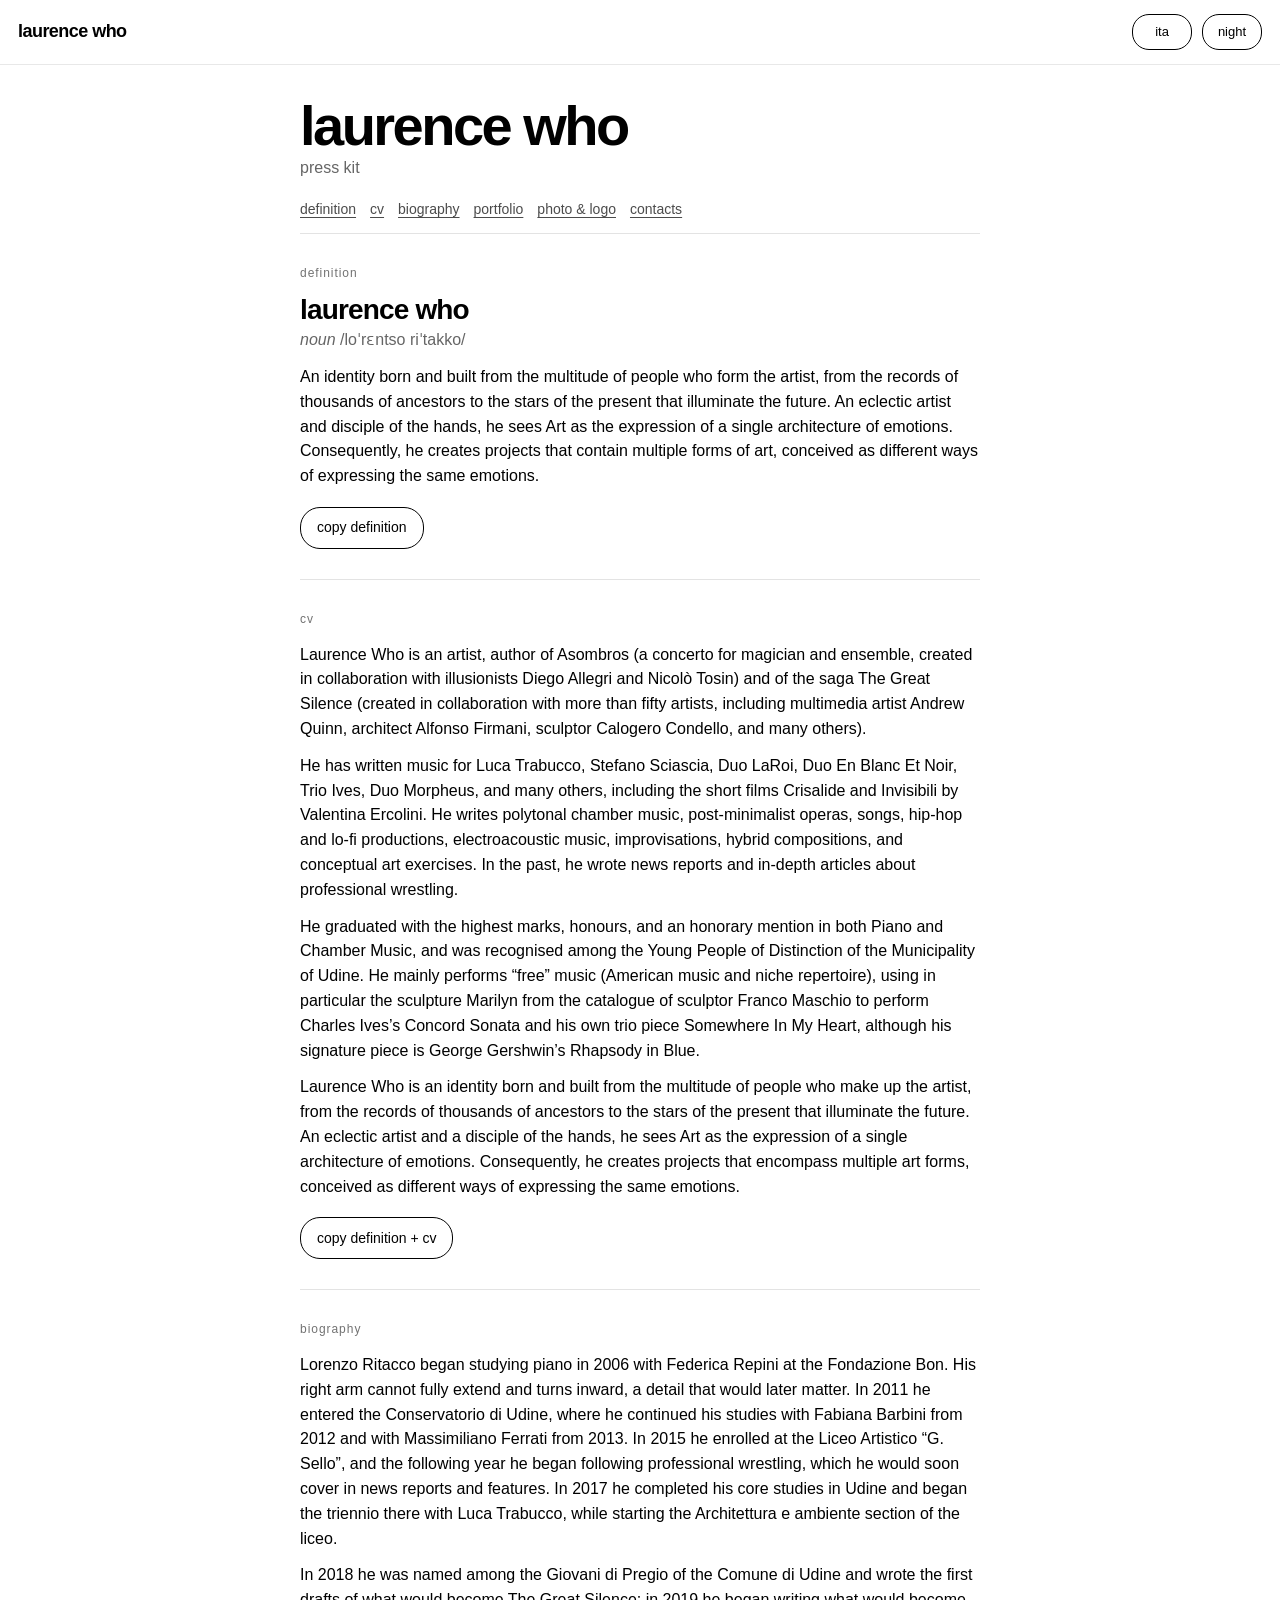
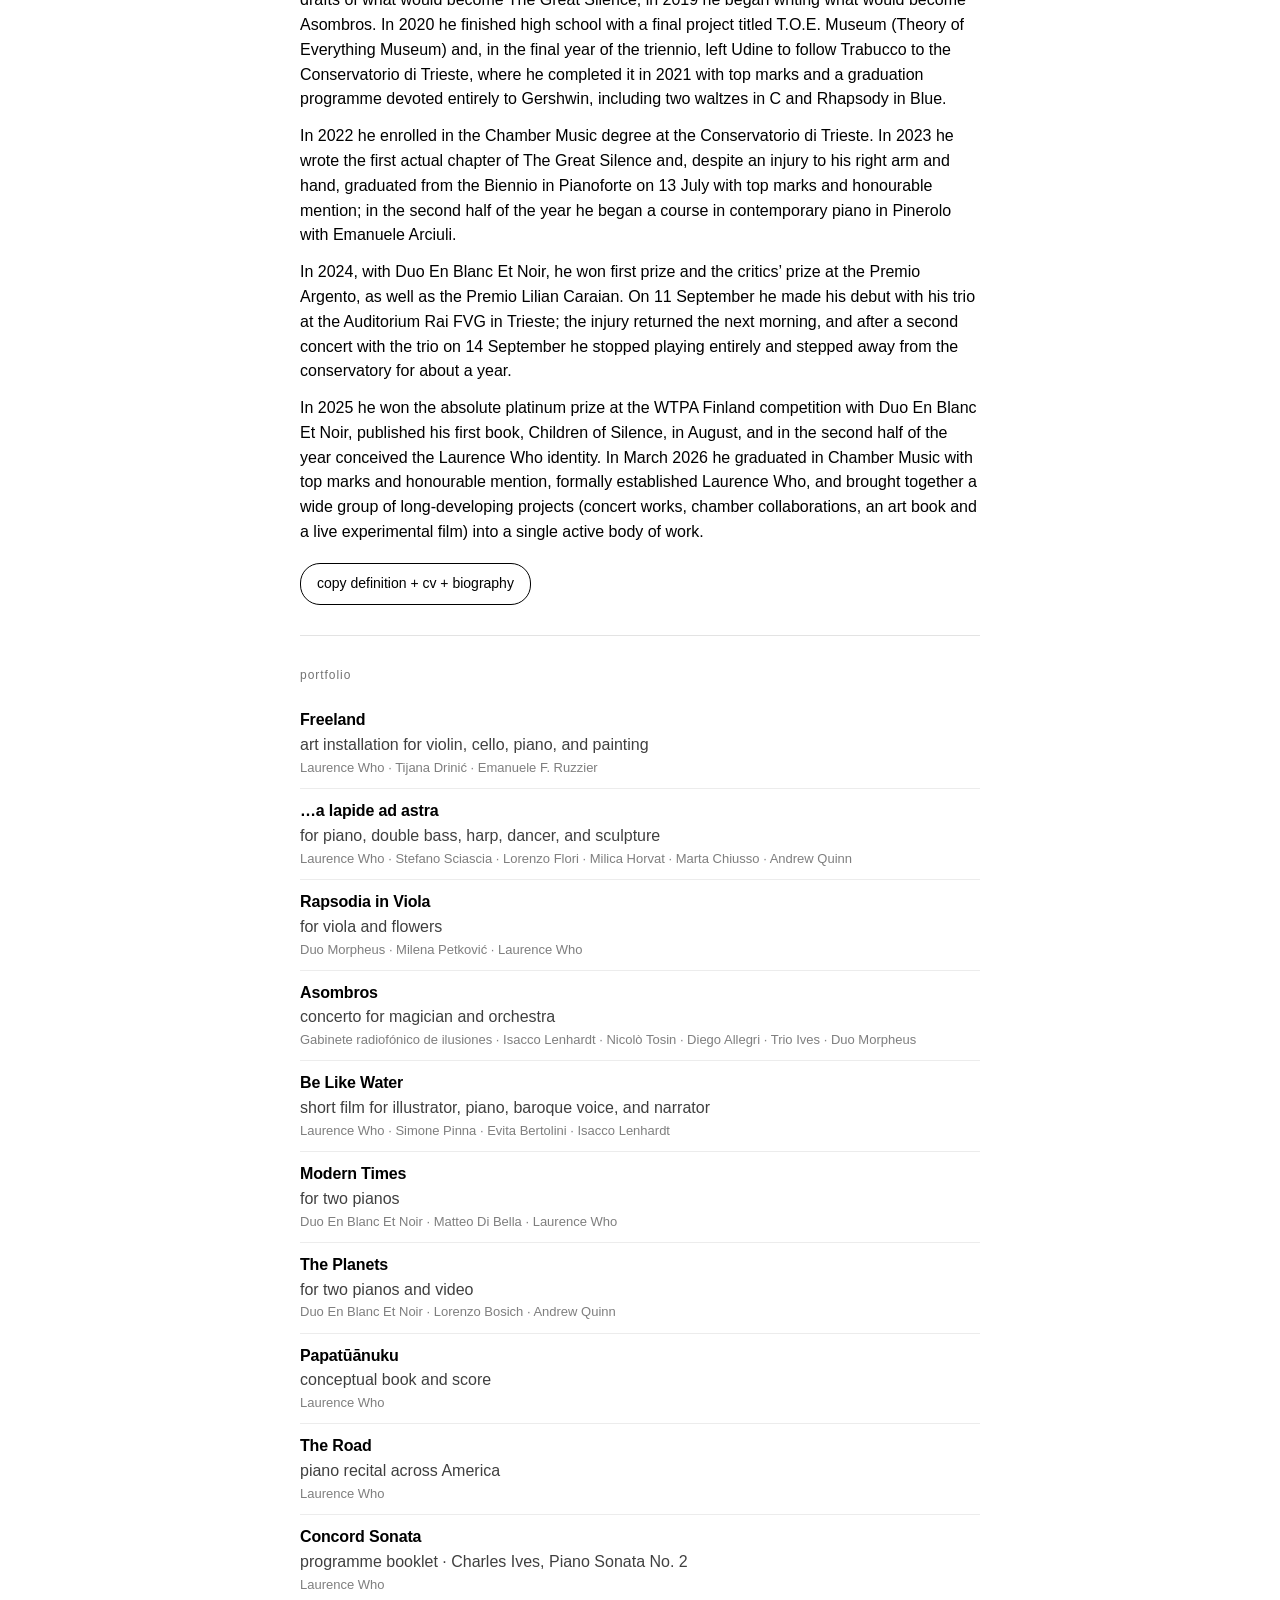
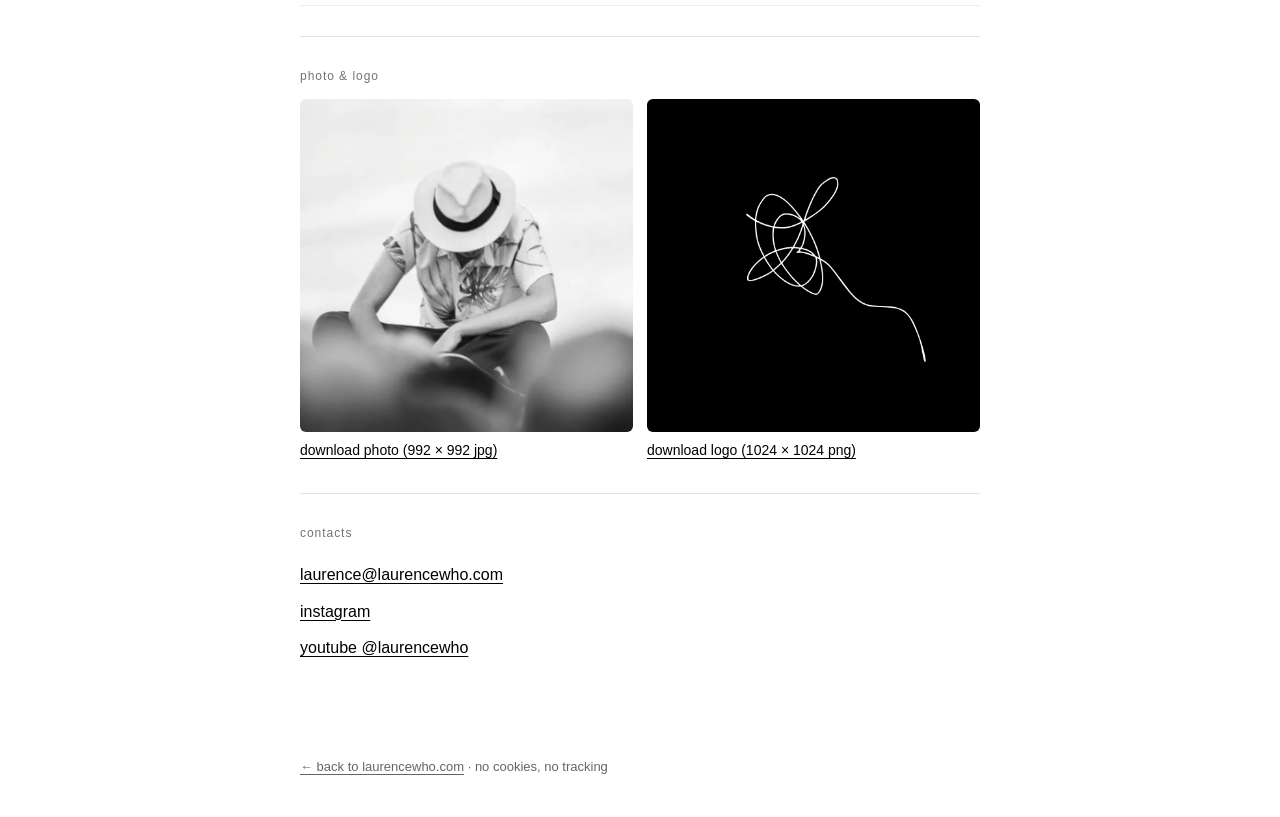
==== press/index.html @ 935ceb64 "press kit page /press (EN/IT, light/night, copy buttons) + sitemap entry" ====
<!doctype html><html lang="en"><head><meta charset="utf-8"><meta name="viewport" content="width=device-width,initial-scale=1,viewport-fit=cover">
<title>laurence who — press kit</title>
<meta name="description" content="Press kit of Laurence Who (Lorenzo Ritacco), multidisciplinary creative producer: definition, CV, biography, portfolio, photo, logo and contacts.">
<link rel="canonical" href="https://laurencewho.com/press/"><link rel="alternate" hreflang="en" href="https://laurencewho.com/press/"><link rel="alternate" hreflang="it" href="https://laurencewho.com/press/?lang=it"><link rel="alternate" hreflang="x-default" href="https://laurencewho.com/press/">
<meta name="robots" content="index,follow"><meta name="theme-color" content="#ffffff" media="(prefers-color-scheme: light)"><meta name="theme-color" content="#000000" media="(prefers-color-scheme: dark)">
<link rel="icon" href="/favicon.ico" sizes="48x48"><link rel="icon" href="/favicon.svg" type="image/svg+xml"><link rel="apple-touch-icon" href="/apple-touch-icon-180.png"><link rel="manifest" href="/site.webmanifest">
<meta property="og:type" content="website"><meta property="og:site_name" content="laurence who"><meta property="og:title" content="laurence who — press kit"><meta property="og:description" content="Definition, CV, biography, portfolio, photo, logo and contacts."><meta property="og:url" content="https://laurencewho.com/press/"><meta property="og:image" content="https://laurencewho.com/press/laurence-who-photo.jpg">
<meta name="twitter:card" content="summary_large_image"><meta name="twitter:image" content="https://laurencewho.com/press/laurence-who-photo.jpg">
<script type="application/ld+json">{"@context":"https://schema.org","@graph":[{"@type":"Person","@id":"https://laurencewho.com/#person","name":"Laurence Who","alternateName":["Lawrence Hu","Lorenzo Ritacco"],"jobTitle":"multidisciplinary creative producer","url":"https://laurencewho.com/","image":"https://laurencewho.com/press/laurence-who-photo.jpg","logo":{"@type":"ImageObject","url":"https://laurencewho.com/logo-1024.png","width":1024,"height":1024},"email":"mailto:laurence@laurencewho.com","sameAs":["https://www.youtube.com/@laurencewho","https://www.instagram.com/laurencewhoooooooooooooooooooo/"]},{"@type":"WebPage","@id":"https://laurencewho.com/press/#page","url":"https://laurencewho.com/press/","name":"laurence who — press kit","about":{"@id":"https://laurencewho.com/#person"},"isPartOf":{"@id":"https://laurencewho.com/#website"},"inLanguage":["en","it"],"dateModified":"2026-10-11"}]}</script>
<style>*{box-sizing:border-box}html{-webkit-text-size-adjust:100%;color-scheme:light}body{margin:0;background:#fff;color:#000;font:300 16px/1.55 Helvetica,"Helvetica Neue",Arial,sans-serif;-webkit-font-smoothing:antialiased}
html.night{color-scheme:dark}html.night body{background:#000;color:#fff}
a{color:inherit;text-underline-offset:3px;text-decoration-thickness:1px}
header{position:sticky;top:0;z-index:5;display:flex;align-items:center;gap:10px;padding:14px max(18px,env(safe-area-inset-left));background:inherit;border-bottom:1px solid rgba(127,127,127,.18)}
body>header{background:#fff}html.night body>header{background:#000}
header .home{font-weight:700;letter-spacing:-.03em;font-size:18px;text-decoration:none;margin-right:auto}
header button{all:unset;cursor:pointer;height:34px;min-width:34px;padding:0 12px;border:1px solid currentColor;border-radius:17px;font-size:13px;display:grid;place-items:center;-webkit-tap-highlight-color:transparent}
header button:focus-visible,.cp:focus-visible,a:focus-visible{outline:2px solid currentColor;outline-offset:2px}
main{max-width:720px;margin:0 auto;padding:28px 20px 60px}
h1{font-weight:700;font-size:clamp(34px,9vw,56px);line-height:.95;letter-spacing:-.045em;margin:6px 0 4px}
.sub{opacity:.6;margin:0 0 18px}
nav.toc{display:flex;flex-wrap:wrap;gap:6px 14px;font-size:14px;margin-bottom:12px}nav.toc a{opacity:.7}
section{padding:30px 0;border-top:1px solid rgba(127,127,127,.22)}
h2{font-size:12px;font-weight:400;letter-spacing:.08em;text-transform:lowercase;opacity:.55;margin:0 0 14px}
.dw{font-weight:700;font-size:28px;letter-spacing:-.03em;line-height:1}.dk{opacity:.6;margin:4px 0 12px}
p{margin:0 0 12px}
.cp{all:unset;cursor:pointer;display:inline-flex;align-items:center;gap:8px;margin-top:6px;min-height:40px;padding:0 16px;border:1px solid currentColor;border-radius:20px;font-size:14px;font-weight:400;-webkit-tap-highlight-color:transparent;transition:background .2s,color .2s}
.cp.ok{background:#000;color:#fff}html.night .cp.ok{background:#fff;color:#000}
.works{list-style:none;margin:0;padding:0}.works li{padding:10px 0;border-bottom:1px solid rgba(127,127,127,.15)}
.wt{display:block;font-weight:700;letter-spacing:-.01em}.ws{display:block;opacity:.75}.wp{display:block;font-size:13px;opacity:.5}
.media{display:grid;grid-template-columns:1fr 1fr;gap:14px}figure{margin:0}.media img{display:block;width:100%;height:auto;border-radius:6px;background:#eee}
.media .lg{background:#000}.dl{display:inline-block;margin-top:8px;font-size:14px}
.ct{list-style:none;padding:0;margin:0}.ct li{padding:6px 0}
footer{max-width:720px;margin:0 auto;padding:0 20px 40px;font-size:13px;opacity:.6}
@media (max-width:520px){.media{grid-template-columns:1fr}}
@media (prefers-reduced-motion:reduce){*{transition:none!important}}</style>
<script>(function(){if(matchMedia('(prefers-color-scheme: dark)').matches)document.documentElement.classList.add('night')})()</script></head>
<body><header><a class="home" href="/">laurence who</a><button id="lg" type="button" aria-label="language / lingua">ita</button><button id="nm" type="button" aria-pressed="false">night</button></header>
<main><h1>laurence who</h1><p class="sub" id="sub">press kit</p>
<nav class="toc"><a href="#" data-en="definition" data-it="definizione" onclick="var l=document.documentElement.lang;document.getElementById('definition-'+l).scrollIntoView({behavior:'smooth'});return false">definition</a><a href="#" data-en="cv" data-it="cv" onclick="var l=document.documentElement.lang;document.getElementById('cv-'+l).scrollIntoView({behavior:'smooth'});return false">cv</a><a href="#" data-en="biography" data-it="biografia" onclick="var l=document.documentElement.lang;document.getElementById('bio-'+l).scrollIntoView({behavior:'smooth'});return false">biography</a><a href="#" data-en="portfolio" data-it="portfolio" onclick="var l=document.documentElement.lang;document.getElementById('portfolio-'+l).scrollIntoView({behavior:'smooth'});return false">portfolio</a><a href="#" data-en="photo & logo" data-it="foto e logo" onclick="var l=document.documentElement.lang;document.getElementById('media-'+l).scrollIntoView({behavior:'smooth'});return false">photo & logo</a><a href="#" data-en="contacts" data-it="contatti" onclick="var l=document.documentElement.lang;document.getElementById('contacts-'+l).scrollIntoView({behavior:'smooth'});return false">contacts</a></nav>
<div class="lang" lang="en">
<section id="definition-en"><h2>definition</h2>
<div class="dw">laurence who</div><div class="dk"><em>noun</em> <span>/loˈrɛntso riˈtakko/</span></div>
<p>An identity born and built from the multitude of people who form the artist, from the records of thousands of ancestors to the stars of the present that illuminate the future. An eclectic artist and disciple of the hands, he sees Art as the expression of a single architecture of emotions. Consequently, he creates projects that contain multiple forms of art, conceived as different ways of expressing the same emotions.</p>
<button class="cp" data-k="def" type="button">copy definition</button></section>
<section id="cv-en"><h2>cv</h2><p>Laurence Who is an artist, author of Asombros (a concerto for magician and ensemble, created in collaboration with illusionists Diego Allegri and Nicolò Tosin) and of the saga The Great Silence (created in collaboration with more than fifty artists, including multimedia artist Andrew Quinn, architect Alfonso Firmani, sculptor Calogero Condello, and many others).</p><p>He has written music for Luca Trabucco, Stefano Sciascia, Duo LaRoi, Duo En Blanc Et Noir, Trio Ives, Duo Morpheus, and many others, including the short films Crisalide and Invisibili by Valentina Ercolini. He writes polytonal chamber music, post-minimalist operas, songs, hip-hop and lo-fi productions, electroacoustic music, improvisations, hybrid compositions, and conceptual art exercises. In the past, he wrote news reports and in-depth articles about professional wrestling.</p><p>He graduated with the highest marks, honours, and an honorary mention in both Piano and Chamber Music, and was recognised among the Young People of Distinction of the Municipality of Udine. He mainly performs “free” music (American music and niche repertoire), using in particular the sculpture Marilyn from the catalogue of sculptor Franco Maschio to perform Charles Ives’s Concord Sonata and his own trio piece Somewhere In My Heart, although his signature piece is George Gershwin’s Rhapsody in Blue.</p><p>Laurence Who is an identity born and built from the multitude of people who make up the artist, from the records of thousands of ancestors to the stars of the present that illuminate the future. An eclectic artist and a disciple of the hands, he sees Art as the expression of a single architecture of emotions. Consequently, he creates projects that encompass multiple art forms, conceived as different ways of expressing the same emotions.</p>
<button class="cp" data-k="cv" type="button">copy definition + cv</button></section>
<section id="bio-en"><h2>biography</h2><p>Lorenzo Ritacco began studying piano in 2006 with Federica Repini at the Fondazione Bon. His right arm cannot fully extend and turns inward, a detail that would later matter. In 2011 he entered the Conservatorio di Udine, where he continued his studies with Fabiana Barbini from 2012 and with Massimiliano Ferrati from 2013. In 2015 he enrolled at the Liceo Artistico “G. Sello”, and the following year he began following professional wrestling, which he would soon cover in news reports and features. In 2017 he completed his core studies in Udine and began the triennio there with Luca Trabucco, while starting the Architettura e ambiente section of the liceo.</p><p>In 2018 he was named among the Giovani di Pregio of the Comune di Udine and wrote the first drafts of what would become The Great Silence; in 2019 he began writing what would become Asombros. In 2020 he finished high school with a final project titled T.O.E. Museum (Theory of Everything Museum) and, in the final year of the triennio, left Udine to follow Trabucco to the Conservatorio di Trieste, where he completed it in 2021 with top marks and a graduation programme devoted entirely to Gershwin, including two waltzes in C and Rhapsody in Blue.</p><p>In 2022 he enrolled in the Chamber Music degree at the Conservatorio di Trieste. In 2023 he wrote the first actual chapter of The Great Silence and, despite an injury to his right arm and hand, graduated from the Biennio in Pianoforte on 13 July with top marks and honourable mention; in the second half of the year he began a course in contemporary piano in Pinerolo with Emanuele Arciuli.</p><p>In 2024, with Duo En Blanc Et Noir, he won first prize and the critics’ prize at the Premio Argento, as well as the Premio Lilian Caraian. On 11 September he made his debut with his trio at the Auditorium Rai FVG in Trieste; the injury returned the next morning, and after a second concert with the trio on 14 September he stopped playing entirely and stepped away from the conservatory for about a year.</p><p>In 2025 he won the absolute platinum prize at the WTPA Finland competition with Duo En Blanc Et Noir, published his first book, Children of Silence, in August, and in the second half of the year conceived the Laurence Who identity. In March 2026 he graduated in Chamber Music with top marks and honourable mention, formally established Laurence Who, and brought together a wide group of long-developing projects (concert works, chamber collaborations, an art book and a live experimental film) into a single active body of work.</p>
<button class="cp" data-k="bio" type="button">copy definition + cv + biography</button></section>
<section id="portfolio-en"><h2>portfolio</h2><ul class="works"><li><span class="wt">Freeland</span><span class="ws">art installation for violin, cello, piano, and painting</span><span class="wp">Laurence Who · Tijana Drinić · Emanuele F. Ruzzier</span></li><li><span class="wt">…a lapide ad astra</span><span class="ws">for piano, double bass, harp, dancer, and sculpture</span><span class="wp">Laurence Who · Stefano Sciascia · Lorenzo Flori · Milica Horvat · Marta Chiusso · Andrew Quinn</span></li><li><span class="wt">Rapsodia in Viola</span><span class="ws">for viola and flowers</span><span class="wp">Duo Morpheus · Milena Petković · Laurence Who</span></li><li><span class="wt">Asombros</span><span class="ws">concerto for magician and orchestra</span><span class="wp">Gabinete radiofónico de ilusiones · Isacco Lenhardt · Nicolò Tosin · Diego Allegri · Trio Ives · Duo Morpheus</span></li><li><span class="wt">Be Like Water</span><span class="ws">short film for illustrator, piano, baroque voice, and narrator</span><span class="wp">Laurence Who · Simone Pinna · Evita Bertolini · Isacco Lenhardt</span></li><li><span class="wt">Modern Times</span><span class="ws">for two pianos</span><span class="wp">Duo En Blanc Et Noir · Matteo Di Bella · Laurence Who</span></li><li><span class="wt">The Planets</span><span class="ws">for two pianos and video</span><span class="wp">Duo En Blanc Et Noir · Lorenzo Bosich · Andrew Quinn</span></li><li><span class="wt">Papatūānuku</span><span class="ws">conceptual book and score</span><span class="wp">Laurence Who</span></li><li><span class="wt">The Road</span><span class="ws">piano recital across America</span><span class="wp">Laurence Who</span></li><li><span class="wt">Concord Sonata</span><span class="ws">programme booklet · Charles Ives, Piano Sonata No. 2</span><span class="wp">Laurence Who</span></li></ul></section>
<section id="media-en"><h2>photo & logo</h2>
<div class="media"><figure><picture><source srcset="photo-720.webp" type="image/webp"><img src="photo-720.jpg" width="720" height="720" alt="Laurence Who in a hat, black and white" loading="lazy" decoding="async"></picture>
<a class="dl" href="laurence-who-photo.jpg" download>download photo (992 × 992 jpg)</a></figure>
<figure><img class="lg" src="/logo-1024.png" width="1024" height="1024" alt="laurence who logo" loading="lazy" decoding="async">
<a class="dl" href="/logo-1024.png" download="laurence-who-logo.png">download logo (1024 × 1024 png)</a></figure></div></section>
<section id="contacts-en"><h2>contacts</h2>
<ul class="ct"><li><a href="mailto:laurence@laurencewho.com">laurence@laurencewho.com</a></li>
<li><a href="https://www.instagram.com/laurencewhoooooooooooooooooooo/" rel="me noopener" target="_blank">instagram</a></li>
<li><a href="https://www.youtube.com/@laurencewho" rel="me noopener" target="_blank">youtube @laurencewho</a></li></ul></section>
</div><div class="lang" lang="it" hidden>
<section id="definition-it"><h2>definizione</h2>
<div class="dw">laurence who</div><div class="dk"><em>sostantivo</em> <span>/loˈrɛntso riˈtakko/</span></div>
<p>Un’identità nata e costruita dalla moltitudine di persone che formano l’artista, dagli archivi di migliaia di antenati alle stelle del presente che illuminano il futuro. Artista eclettico e discepolo delle mani, vede l’Arte come l’espressione di un’unica architettura delle emozioni. Per questo crea progetti che contengono più forme d’arte, concepite come modi diversi di esprimere le stesse emozioni.</p>
<button class="cp" data-k="def" type="button">copia definizione</button></section>
<section id="cv-it"><h2>cv</h2><p>Laurence Who è un artista, autore di Asombros (un concerto per mago ed ensemble, creato in collaborazione con gli illusionisti Diego Allegri e Nicolò Tosin) e della saga Il Grande Silenzio (creata in collaborazione con più di cinquanta artisti, tra cui l’artista multimediale Andrew Quinn, l’architetto Alfonso Firmani, lo scultore Calogero Condello e molti altri).</p><p>Ha scritto musica per Luca Trabucco, Stefano Sciascia, Duo LaRoi, Duo En Blanc Et Noir, Trio Ives, Duo Morpheus e molti altri, tra cui i cortometraggi Crisalide e Invisibili di Valentina Ercolini. Scrive musica da camera politonale, opere post-minimaliste, canzoni, produzioni hip-hop e lo-fi, musica elettroacustica, improvvisazioni, composizioni ibride ed esercizi di arte concettuale. In passato ha scritto notizie e approfondimenti sul wrestling professionistico.</p><p>Si è diplomato con il massimo dei voti, la lode e la menzione d’onore sia in Pianoforte sia in Musica da Camera, ed è stato riconosciuto tra i Giovani di Pregio del Comune di Udine. Esegue principalmente musica “libera” (musica americana e repertorio di nicchia), utilizzando in particolare la scultura Marilyn dal catalogo dello scultore Franco Maschio per eseguire la Concord Sonata di Charles Ives e il suo brano per trio Somewhere In My Heart, anche se il suo brano simbolo è la Rhapsody in Blue di George Gershwin.</p><p>Laurence Who è un’identità nata e costruita dalla moltitudine di persone che compongono l’artista, dagli archivi di migliaia di antenati alle stelle del presente che illuminano il futuro. Artista eclettico e discepolo delle mani, vede l’Arte come l’espressione di un’unica architettura delle emozioni. Per questo crea progetti che abbracciano più forme d’arte, concepite come modi diversi di esprimere le stesse emozioni.</p>
<button class="cp" data-k="cv" type="button">copia definizione + cv</button></section>
<section id="bio-it"><h2>biografia</h2><p>Lorenzo Ritacco ha iniziato a studiare pianoforte nel 2006 con Federica Repini alla Fondazione Bon. Il suo braccio destro non si distende completamente ed è ruotato verso l’interno, un dettaglio che in seguito avrebbe avuto il suo peso. Nel 2011 è entrato al Conservatorio di Udine, dove ha proseguito gli studi con Fabiana Barbini dal 2012 e con Massimiliano Ferrati dal 2013. Nel 2015 si è iscritto al Liceo Artistico “G. Sello” e l’anno seguente ha iniziato a seguire il wrestling professionistico, di cui presto avrebbe scritto notizie e approfondimenti. Nel 2017 ha completato il corso di base a Udine e vi ha iniziato il triennio con Luca Trabucco, mentre al liceo iniziava l’indirizzo Architettura e ambiente.</p><p>Nel 2018 è stato nominato tra i Giovani di Pregio del Comune di Udine e ha scritto le prime bozze di quello che sarebbe diventato Il Grande Silenzio; nel 2019 ha iniziato a scrivere quello che sarebbe diventato Asombros. Nel 2020 si è diplomato al liceo con un progetto finale intitolato T.O.E. Museum (Theory of Everything Museum) e, all’ultimo anno del triennio, ha lasciato Udine per seguire Trabucco al Conservatorio di Trieste, dove nel 2021 lo ha concluso con il massimo dei voti e un programma di diploma interamente dedicato a Gershwin, tra cui due valzer in do e la Rhapsody in Blue.</p><p>Nel 2022 si è iscritto al corso di Musica da Camera al Conservatorio di Trieste. Nel 2023 ha scritto il primo vero capitolo de Il Grande Silenzio e, nonostante un infortunio al braccio e alla mano destra, il 13 luglio si è diplomato al Biennio di Pianoforte con il massimo dei voti e la menzione d’onore; nella seconda metà dell’anno ha iniziato un corso di pianoforte contemporaneo a Pinerolo con Emanuele Arciuli.</p><p>Nel 2024, con il Duo En Blanc Et Noir, ha vinto il primo premio e il premio della critica al Premio Argento, oltre al Premio Lilian Caraian. L’11 settembre ha debuttato con il suo trio all’Auditorium Rai FVG di Trieste; l’infortunio si è ripresentato la mattina seguente e, dopo un secondo concerto con il trio il 14 settembre, ha smesso del tutto di suonare e si è allontanato dal conservatorio per circa un anno.</p><p>Nel 2025 ha vinto il premio assoluto platino al concorso WTPA Finland con il Duo En Blanc Et Noir, ad agosto ha pubblicato il suo primo libro, Figli del Silenzio, e nella seconda metà dell’anno ha concepito l’identità Laurence Who. Nel marzo 2026 si è diplomato in Musica da Camera con il massimo dei voti e la menzione d’onore, ha fondato ufficialmente Laurence Who e ha riunito un ampio insieme di progetti maturati nel tempo (opere da concerto, collaborazioni cameristiche, un libro d’arte e un film sperimentale dal vivo) in un unico corpus di lavoro attivo.</p>
<button class="cp" data-k="bio" type="button">copia definizione + cv + biografia</button></section>
<section id="portfolio-it"><h2>portfolio</h2><ul class="works"><li><span class="wt">Freeland</span><span class="ws">installazione artistica per violino, violoncello, pianoforte e pittura</span><span class="wp">Laurence Who · Tijana Drinić · Emanuele F. Ruzzier</span></li><li><span class="wt">…a lapide ad astra</span><span class="ws">per pianoforte, contrabbasso, arpa, danzatrice e scultura</span><span class="wp">Laurence Who · Stefano Sciascia · Lorenzo Flori · Milica Horvat · Marta Chiusso · Andrew Quinn</span></li><li><span class="wt">Rapsodia in Viola</span><span class="ws">per viola e fiori</span><span class="wp">Duo Morpheus · Milena Petković · Laurence Who</span></li><li><span class="wt">Asombros</span><span class="ws">concerto per mago e orchestra</span><span class="wp">Gabinete radiofónico de ilusiones · Isacco Lenhardt · Nicolò Tosin · Diego Allegri · Trio Ives · Duo Morpheus</span></li><li><span class="wt">Be Like Water</span><span class="ws">cortometraggio per illustratore, pianoforte, voce barocca e narratore</span><span class="wp">Laurence Who · Simone Pinna · Evita Bertolini · Isacco Lenhardt</span></li><li><span class="wt">Modern Times</span><span class="ws">per due pianoforti</span><span class="wp">Duo En Blanc Et Noir · Matteo Di Bella · Laurence Who</span></li><li><span class="wt">The Planets</span><span class="ws">per due pianoforti e video</span><span class="wp">Duo En Blanc Et Noir · Lorenzo Bosich · Andrew Quinn</span></li><li><span class="wt">Papatūānuku</span><span class="ws">libro e partitura concettuale</span><span class="wp">Laurence Who</span></li><li><span class="wt">The Road</span><span class="ws">recital pianistico attraverso l’America</span><span class="wp">Laurence Who</span></li><li><span class="wt">Concord Sonata</span><span class="ws">libretto di sala · Charles Ives, Sonata n. 2</span><span class="wp">Laurence Who</span></li></ul></section>
<section id="media-it"><h2>foto e logo</h2>
<div class="media"><figure><picture><source srcset="photo-720.webp" type="image/webp"><img src="photo-720.jpg" width="720" height="720" alt="Laurence Who con il cappello, in bianco e nero" loading="lazy" decoding="async"></picture>
<a class="dl" href="laurence-who-photo.jpg" download>scarica foto (992 × 992 jpg)</a></figure>
<figure><img class="lg" src="/logo-1024.png" width="1024" height="1024" alt="laurence who logo" loading="lazy" decoding="async">
<a class="dl" href="/logo-1024.png" download="laurence-who-logo.png">scarica logo (1024 × 1024 png)</a></figure></div></section>
<section id="contacts-it"><h2>contatti</h2>
<ul class="ct"><li><a href="mailto:laurence@laurencewho.com">laurence@laurencewho.com</a></li>
<li><a href="https://www.instagram.com/laurencewhoooooooooooooooooooo/" rel="me noopener" target="_blank">instagram</a></li>
<li><a href="https://www.youtube.com/@laurencewho" rel="me noopener" target="_blank">youtube @laurencewho</a></li></ul></section>
</div></main>
<footer><a href="/" data-en="← back to laurencewho.com" data-it="← torna a laurencewho.com">← back to laurencewho.com</a> · <span data-en="no cookies, no tracking" data-it="nessun cookie, nessun tracciamento">no cookies, no tracking</span></footer>
<script>(function(){var d=document.documentElement,C={"en": {"def": "laurence who — noun — /loˈrɛntso riˈtakko/\n\nAn identity born and built from the multitude of people who form the artist, from the records of thousands of ancestors to the stars of the present that illuminate the future. An eclectic artist and disciple of the hands, he sees Art as the expression of a single architecture of emotions. Consequently, he creates projects that contain multiple forms of art, conceived as different ways of expressing the same emotions.", "cv": "laurence who — noun — /loˈrɛntso riˈtakko/\n\nAn identity born and built from the multitude of people who form the artist, from the records of thousands of ancestors to the stars of the present that illuminate the future. An eclectic artist and disciple of the hands, he sees Art as the expression of a single architecture of emotions. Consequently, he creates projects that contain multiple forms of art, conceived as different ways of expressing the same emotions.\n\nLaurence Who is an artist, author of Asombros (a concerto for magician and ensemble, created in collaboration with illusionists Diego Allegri and Nicolò Tosin) and of the saga The Great Silence (created in collaboration with more than fifty artists, including multimedia artist Andrew Quinn, architect Alfonso Firmani, sculptor Calogero Condello, and many others).\n\nHe has written music for Luca Trabucco, Stefano Sciascia, Duo LaRoi, Duo En Blanc Et Noir, Trio Ives, Duo Morpheus, and many others, including the short films Crisalide and Invisibili by Valentina Ercolini. He writes polytonal chamber music, post-minimalist operas, songs, hip-hop and lo-fi productions, electroacoustic music, improvisations, hybrid compositions, and conceptual art exercises. In the past, he wrote news reports and in-depth articles about professional wrestling.\n\nHe graduated with the highest marks, honours, and an honorary mention in both Piano and Chamber Music, and was recognised among the Young People of Distinction of the Municipality of Udine. He mainly performs “free” music (American music and niche repertoire), using in particular the sculpture Marilyn from the catalogue of sculptor Franco Maschio to perform Charles Ives’s Concord Sonata and his own trio piece Somewhere In My Heart, although his signature piece is George Gershwin’s Rhapsody in Blue.\n\nLaurence Who is an identity born and built from the multitude of people who make up the artist, from the records of thousands of ancestors to the stars of the present that illuminate the future. An eclectic artist and a disciple of the hands, he sees Art as the expression of a single architecture of emotions. Consequently, he creates projects that encompass multiple art forms, conceived as different ways of expressing the same emotions.", "bio": "An identity born and built from the multitude of people who form the artist, from the records of thousands of ancestors to the stars of the present that illuminate the future. An eclectic artist and disciple of the hands, he sees Art as the expression of a single architecture of emotions. Consequently, he creates projects that contain multiple forms of art, conceived as different ways of expressing the same emotions. Laurence Who is an artist, author of Asombros (a concerto for magician and ensemble, created in collaboration with illusionists Diego Allegri and Nicolò Tosin) and of the saga The Great Silence (created in collaboration with more than fifty artists, including multimedia artist Andrew Quinn, architect Alfonso Firmani, sculptor Calogero Condello, and many others). He has written music for Luca Trabucco, Stefano Sciascia, Duo LaRoi, Duo En Blanc Et Noir, Trio Ives, Duo Morpheus, and many others, including the short films Crisalide and Invisibili by Valentina Ercolini. He writes polytonal chamber music, post-minimalist operas, songs, hip-hop and lo-fi productions, electroacoustic music, improvisations, hybrid compositions, and conceptual art exercises. In the past, he wrote news reports and in-depth articles about professional wrestling. He graduated with the highest marks, honours, and an honorary mention in both Piano and Chamber Music, and was recognised among the Young People of Distinction of the Municipality of Udine. He mainly performs “free” music (American music and niche repertoire), using in particular the sculpture Marilyn from the catalogue of sculptor Franco Maschio to perform Charles Ives’s Concord Sonata and his own trio piece Somewhere In My Heart, although his signature piece is George Gershwin’s Rhapsody in Blue. Laurence Who is an identity born and built from the multitude of people who make up the artist, from the records of thousands of ancestors to the stars of the present that illuminate the future. An eclectic artist and a disciple of the hands, he sees Art as the expression of a single architecture of emotions. Consequently, he creates projects that encompass multiple art forms, conceived as different ways of expressing the same emotions. Lorenzo Ritacco began studying piano in 2006 with Federica Repini at the Fondazione Bon. His right arm cannot fully extend and turns inward, a detail that would later matter. In 2011 he entered the Conservatorio di Udine, where he continued his studies with Fabiana Barbini from 2012 and with Massimiliano Ferrati from 2013. In 2015 he enrolled at the Liceo Artistico “G. Sello”, and the following year he began following professional wrestling, which he would soon cover in news reports and features. In 2017 he completed his core studies in Udine and began the triennio there with Luca Trabucco, while starting the Architettura e ambiente section of the liceo. In 2018 he was named among the Giovani di Pregio of the Comune di Udine and wrote the first drafts of what would become The Great Silence; in 2019 he began writing what would become Asombros. In 2020 he finished high school with a final project titled T.O.E. Museum (Theory of Everything Museum) and, in the final year of the triennio, left Udine to follow Trabucco to the Conservatorio di Trieste, where he completed it in 2021 with top marks and a graduation programme devoted entirely to Gershwin, including two waltzes in C and Rhapsody in Blue. In 2022 he enrolled in the Chamber Music degree at the Conservatorio di Trieste. In 2023 he wrote the first actual chapter of The Great Silence and, despite an injury to his right arm and hand, graduated from the Biennio in Pianoforte on 13 July with top marks and honourable mention; in the second half of the year he began a course in contemporary piano in Pinerolo with Emanuele Arciuli. In 2024, with Duo En Blanc Et Noir, he won first prize and the critics’ prize at the Premio Argento, as well as the Premio Lilian Caraian. On 11 September he made his debut with his trio at the Auditorium Rai FVG in Trieste; the injury returned the next morning, and after a second concert with the trio on 14 September he stopped playing entirely and stepped away from the conservatory for about a year. In 2025 he won the absolute platinum prize at the WTPA Finland competition with Duo En Blanc Et Noir, published his first book, Children of Silence, in August, and in the second half of the year conceived the Laurence Who identity. In March 2026 he graduated in Chamber Music with top marks and honourable mention, formally established Laurence Who, and brought together a wide group of long-developing projects (concert works, chamber collaborations, an art book and a live experimental film) into a single active body of work."}, "it": {"def": "laurence who — sostantivo — /loˈrɛntso riˈtakko/\n\nUn’identità nata e costruita dalla moltitudine di persone che formano l’artista, dagli archivi di migliaia di antenati alle stelle del presente che illuminano il futuro. Artista eclettico e discepolo delle mani, vede l’Arte come l’espressione di un’unica architettura delle emozioni. Per questo crea progetti che contengono più forme d’arte, concepite come modi diversi di esprimere le stesse emozioni.", "cv": "laurence who — sostantivo — /loˈrɛntso riˈtakko/\n\nUn’identità nata e costruita dalla moltitudine di persone che formano l’artista, dagli archivi di migliaia di antenati alle stelle del presente che illuminano il futuro. Artista eclettico e discepolo delle mani, vede l’Arte come l’espressione di un’unica architettura delle emozioni. Per questo crea progetti che contengono più forme d’arte, concepite come modi diversi di esprimere le stesse emozioni.\n\nLaurence Who è un artista, autore di Asombros (un concerto per mago ed ensemble, creato in collaborazione con gli illusionisti Diego Allegri e Nicolò Tosin) e della saga Il Grande Silenzio (creata in collaborazione con più di cinquanta artisti, tra cui l’artista multimediale Andrew Quinn, l’architetto Alfonso Firmani, lo scultore Calogero Condello e molti altri).\n\nHa scritto musica per Luca Trabucco, Stefano Sciascia, Duo LaRoi, Duo En Blanc Et Noir, Trio Ives, Duo Morpheus e molti altri, tra cui i cortometraggi Crisalide e Invisibili di Valentina Ercolini. Scrive musica da camera politonale, opere post-minimaliste, canzoni, produzioni hip-hop e lo-fi, musica elettroacustica, improvvisazioni, composizioni ibride ed esercizi di arte concettuale. In passato ha scritto notizie e approfondimenti sul wrestling professionistico.\n\nSi è diplomato con il massimo dei voti, la lode e la menzione d’onore sia in Pianoforte sia in Musica da Camera, ed è stato riconosciuto tra i Giovani di Pregio del Comune di Udine. Esegue principalmente musica “libera” (musica americana e repertorio di nicchia), utilizzando in particolare la scultura Marilyn dal catalogo dello scultore Franco Maschio per eseguire la Concord Sonata di Charles Ives e il suo brano per trio Somewhere In My Heart, anche se il suo brano simbolo è la Rhapsody in Blue di George Gershwin.\n\nLaurence Who è un’identità nata e costruita dalla moltitudine di persone che compongono l’artista, dagli archivi di migliaia di antenati alle stelle del presente che illuminano il futuro. Artista eclettico e discepolo delle mani, vede l’Arte come l’espressione di un’unica architettura delle emozioni. Per questo crea progetti che abbracciano più forme d’arte, concepite come modi diversi di esprimere le stesse emozioni.", "bio": "Un’identità nata e costruita dalla moltitudine di persone che formano l’artista, dagli archivi di migliaia di antenati alle stelle del presente che illuminano il futuro. Artista eclettico e discepolo delle mani, vede l’Arte come l’espressione di un’unica architettura delle emozioni. Per questo crea progetti che contengono più forme d’arte, concepite come modi diversi di esprimere le stesse emozioni. Laurence Who è un artista, autore di Asombros (un concerto per mago ed ensemble, creato in collaborazione con gli illusionisti Diego Allegri e Nicolò Tosin) e della saga Il Grande Silenzio (creata in collaborazione con più di cinquanta artisti, tra cui l’artista multimediale Andrew Quinn, l’architetto Alfonso Firmani, lo scultore Calogero Condello e molti altri). Ha scritto musica per Luca Trabucco, Stefano Sciascia, Duo LaRoi, Duo En Blanc Et Noir, Trio Ives, Duo Morpheus e molti altri, tra cui i cortometraggi Crisalide e Invisibili di Valentina Ercolini. Scrive musica da camera politonale, opere post-minimaliste, canzoni, produzioni hip-hop e lo-fi, musica elettroacustica, improvvisazioni, composizioni ibride ed esercizi di arte concettuale. In passato ha scritto notizie e approfondimenti sul wrestling professionistico. Si è diplomato con il massimo dei voti, la lode e la menzione d’onore sia in Pianoforte sia in Musica da Camera, ed è stato riconosciuto tra i Giovani di Pregio del Comune di Udine. Esegue principalmente musica “libera” (musica americana e repertorio di nicchia), utilizzando in particolare la scultura Marilyn dal catalogo dello scultore Franco Maschio per eseguire la Concord Sonata di Charles Ives e il suo brano per trio Somewhere In My Heart, anche se il suo brano simbolo è la Rhapsody in Blue di George Gershwin. Laurence Who è un’identità nata e costruita dalla moltitudine di persone che compongono l’artista, dagli archivi di migliaia di antenati alle stelle del presente che illuminano il futuro. Artista eclettico e discepolo delle mani, vede l’Arte come l’espressione di un’unica architettura delle emozioni. Per questo crea progetti che abbracciano più forme d’arte, concepite come modi diversi di esprimere le stesse emozioni. Lorenzo Ritacco ha iniziato a studiare pianoforte nel 2006 con Federica Repini alla Fondazione Bon. Il suo braccio destro non si distende completamente ed è ruotato verso l’interno, un dettaglio che in seguito avrebbe avuto il suo peso. Nel 2011 è entrato al Conservatorio di Udine, dove ha proseguito gli studi con Fabiana Barbini dal 2012 e con Massimiliano Ferrati dal 2013. Nel 2015 si è iscritto al Liceo Artistico “G. Sello” e l’anno seguente ha iniziato a seguire il wrestling professionistico, di cui presto avrebbe scritto notizie e approfondimenti. Nel 2017 ha completato il corso di base a Udine e vi ha iniziato il triennio con Luca Trabucco, mentre al liceo iniziava l’indirizzo Architettura e ambiente. Nel 2018 è stato nominato tra i Giovani di Pregio del Comune di Udine e ha scritto le prime bozze di quello che sarebbe diventato Il Grande Silenzio; nel 2019 ha iniziato a scrivere quello che sarebbe diventato Asombros. Nel 2020 si è diplomato al liceo con un progetto finale intitolato T.O.E. Museum (Theory of Everything Museum) e, all’ultimo anno del triennio, ha lasciato Udine per seguire Trabucco al Conservatorio di Trieste, dove nel 2021 lo ha concluso con il massimo dei voti e un programma di diploma interamente dedicato a Gershwin, tra cui due valzer in do e la Rhapsody in Blue. Nel 2022 si è iscritto al corso di Musica da Camera al Conservatorio di Trieste. Nel 2023 ha scritto il primo vero capitolo de Il Grande Silenzio e, nonostante un infortunio al braccio e alla mano destra, il 13 luglio si è diplomato al Biennio di Pianoforte con il massimo dei voti e la menzione d’onore; nella seconda metà dell’anno ha iniziato un corso di pianoforte contemporaneo a Pinerolo con Emanuele Arciuli. Nel 2024, con il Duo En Blanc Et Noir, ha vinto il primo premio e il premio della critica al Premio Argento, oltre al Premio Lilian Caraian. L’11 settembre ha debuttato con il suo trio all’Auditorium Rai FVG di Trieste; l’infortunio si è ripresentato la mattina seguente e, dopo un secondo concerto con il trio il 14 settembre, ha smesso del tutto di suonare e si è allontanato dal conservatorio per circa un anno. Nel 2025 ha vinto il premio assoluto platino al concorso WTPA Finland con il Duo En Blanc Et Noir, ad agosto ha pubblicato il suo primo libro, Figli del Silenzio, e nella seconda metà dell’anno ha concepito l’identità Laurence Who. Nel marzo 2026 si è diplomato in Musica da Camera con il massimo dei voti e la menzione d’onore, ha fondato ufficialmente Laurence Who e ha riunito un ampio insieme di progetti maturati nel tempo (opere da concerto, collaborazioni cameristiche, un libro d’arte e un film sperimentale dal vivo) in un unico corpus di lavoro attivo."}};
var dark=matchMedia('(prefers-color-scheme: dark)');function sn(n){d.classList.toggle('night',n);var b=document.getElementById('nm');b.textContent=n?'day':'night';b.setAttribute('aria-pressed',n)}
var q=new URLSearchParams(location.search).get('lang'),lang=q==='it'||q==='en'?q:((navigator.language||'').slice(0,2)==='it'?'it':'en');
function sl(l){lang=l;d.lang=l;[].forEach.call(document.querySelectorAll('.lang'),function(x){x.hidden=x.lang!==l});document.getElementById('lg').textContent=l==='it'?'eng':'ita';document.getElementById('sub').textContent=l==='it'?'cartella stampa':'press kit';document.title='laurence who — '+(l==='it'?'cartella stampa':'press kit');[].forEach.call(document.querySelectorAll('[data-en]'),function(x){x.textContent=x.getAttribute('data-'+l)})}
function fb(t){var a=document.createElement('textarea');a.value=t;a.setAttribute('readonly','');a.style.cssText='position:fixed;top:0;left:0;opacity:0;font-size:16px';document.body.appendChild(a);var r=document.createRange();r.selectNodeContents(a);var s=getSelection();s.removeAllRanges();s.addRange(r);a.setSelectionRange(0,t.length);var ok=false;try{ok=document.execCommand('copy')}catch(e){}s.removeAllRanges();a.remove();return ok}
document.addEventListener('click',function(e){var b=e.target.closest('.cp');if(!b)return;var t=C[lang][b.getAttribute('data-k')],lbl=b.getAttribute('data-l')||b.textContent;b.setAttribute('data-l',lbl);
function done(ok){b.textContent=ok?(lang==='it'?'copiato ✓':'copied ✓'):(lang==='it'?'seleziona e copia manualmente':'select and copy manually');b.classList.toggle('ok',ok);clearTimeout(b._t);b._t=setTimeout(function(){b.textContent=lbl;b.classList.remove('ok')},1800)}
if(navigator.clipboard&&window.isSecureContext){navigator.clipboard.writeText(t).then(function(){done(true)},function(){done(fb(t))})}else done(fb(t))});
document.getElementById('nm').onclick=function(){sn(!d.classList.contains('night'))};document.getElementById('lg').onclick=function(){[].forEach.call(document.querySelectorAll('.cp'),function(b){b.removeAttribute('data-l')});sl(lang==='it'?'en':'it')};
sn(dark.matches);dark.addEventListener&&dark.addEventListener('change',function(e){sn(e.matches)});sl(lang)})();</script></body></html>
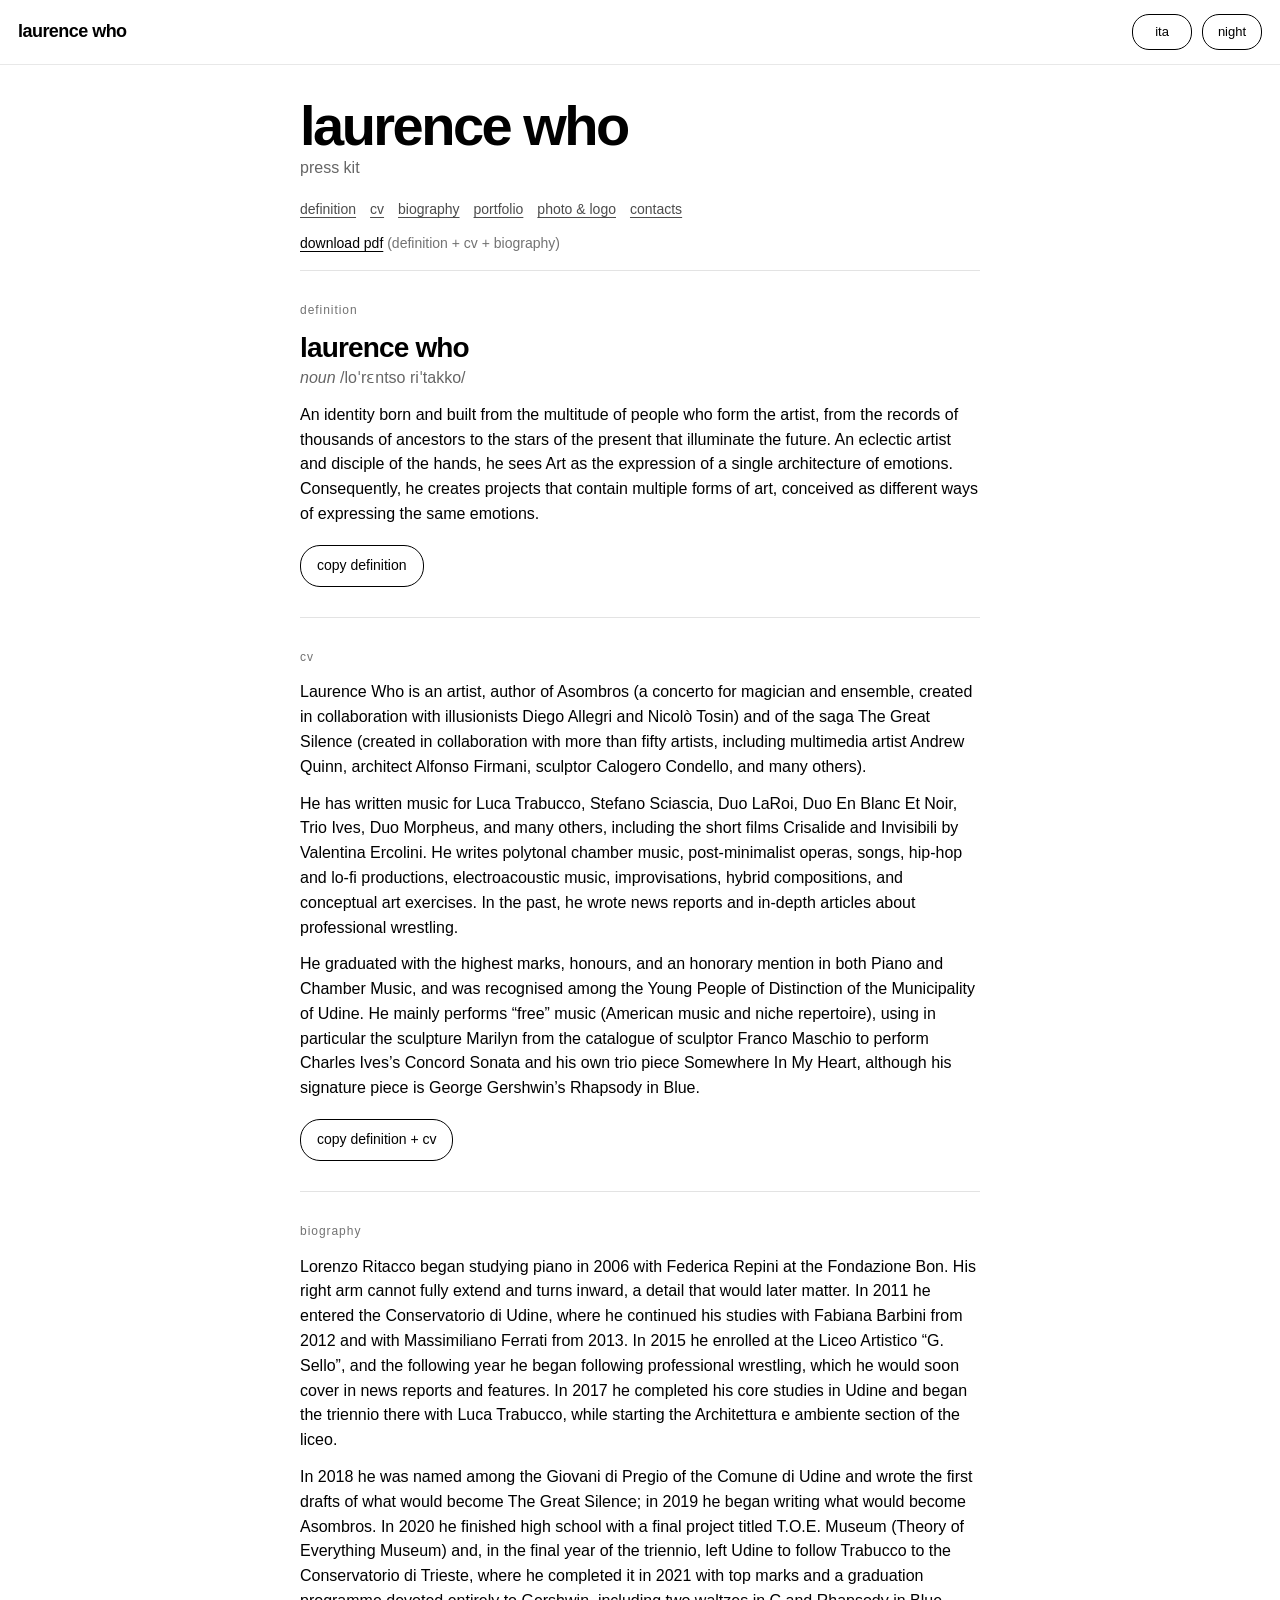
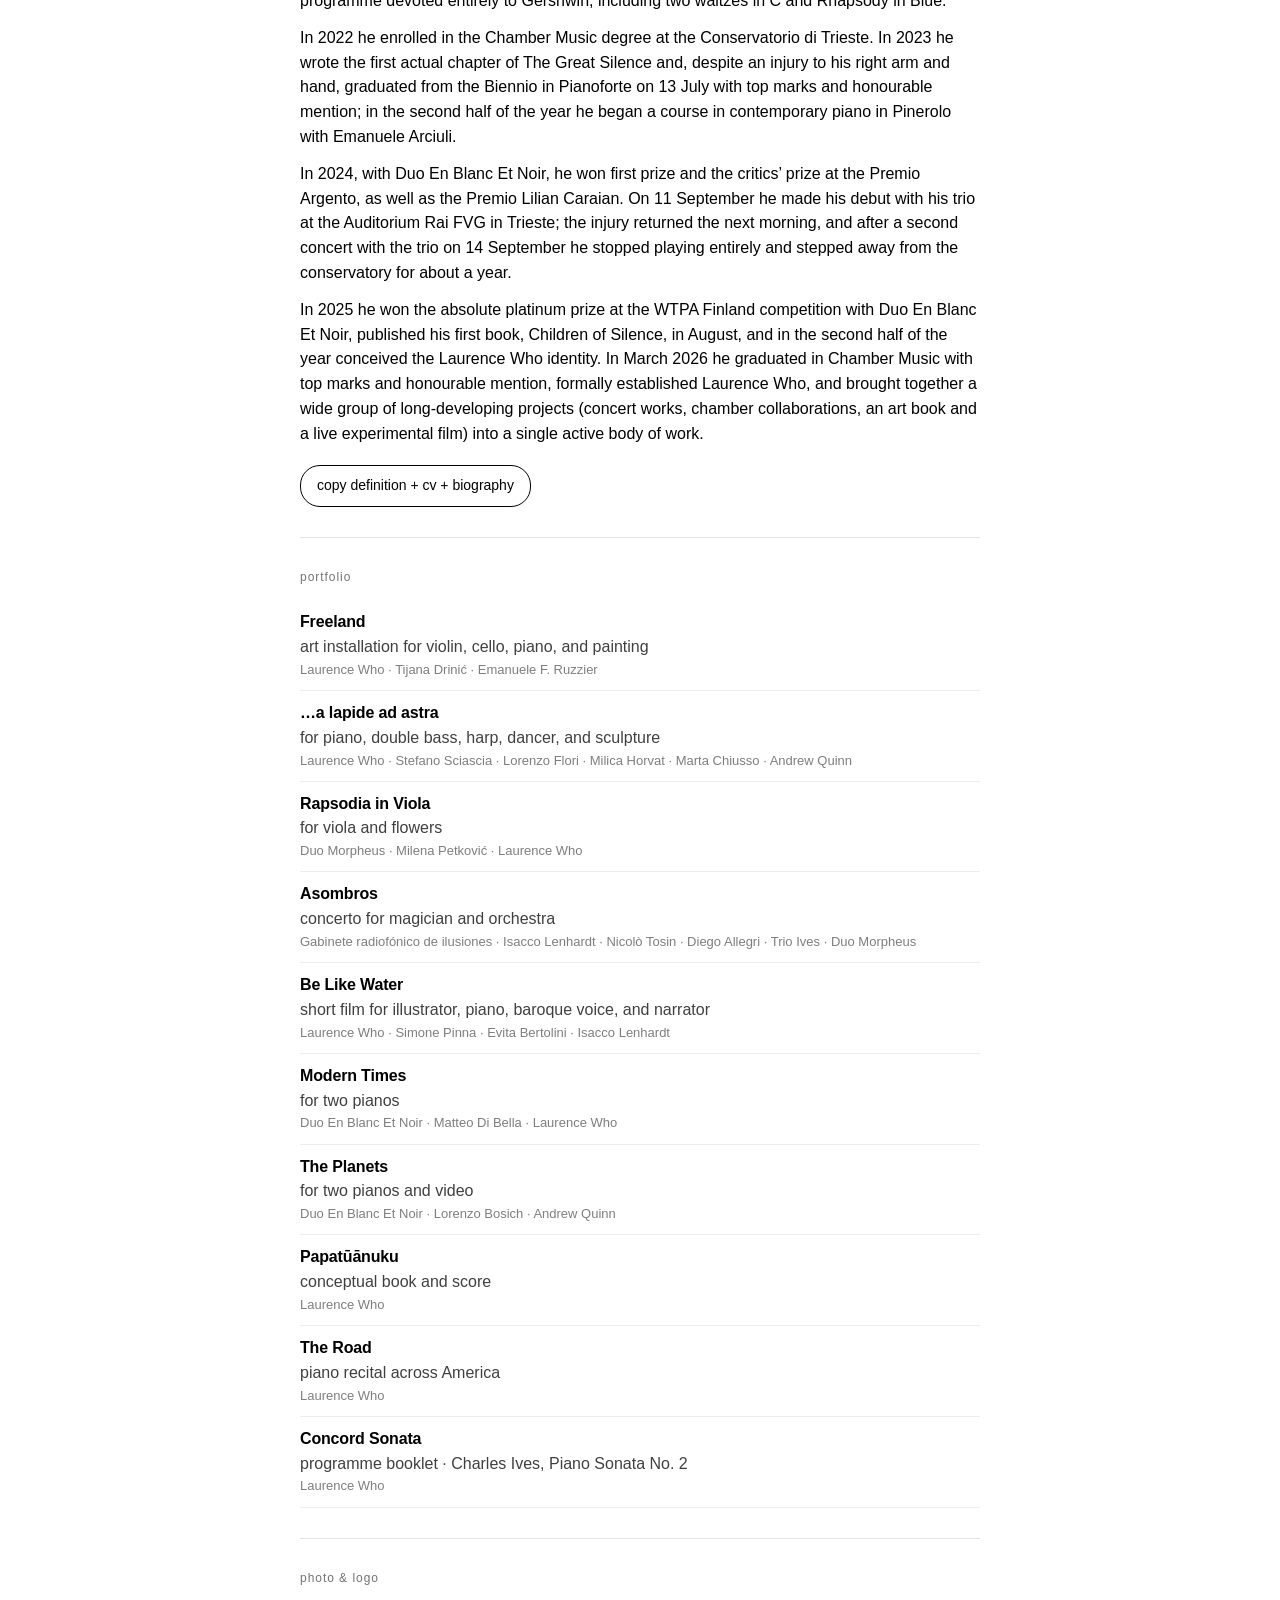
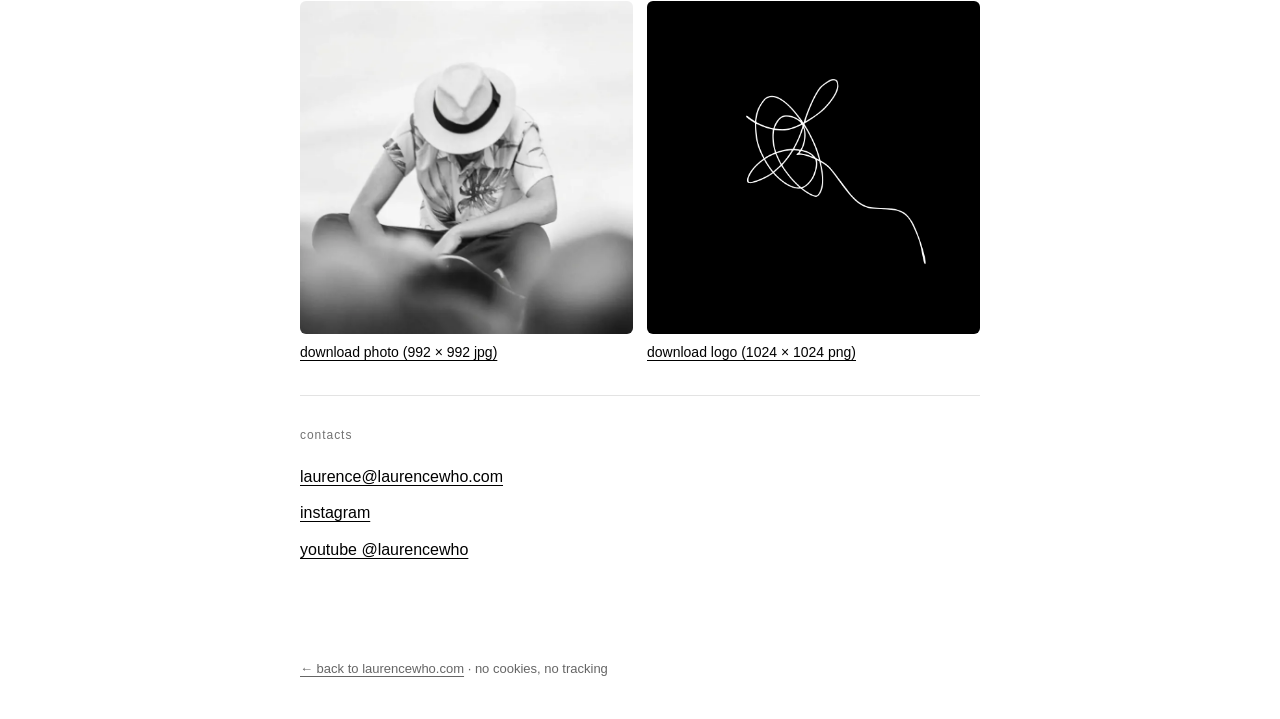
==== commit 4325d06f: "press: drop duplicate CV para, PDFs, press-kit link at top of Info" ====
--- a/press/index.html
+++ b/press/index.html
@@ -29,7 +29,7 @@
 .wt{display:block;font-weight:700;letter-spacing:-.01em}.ws{display:block;opacity:.75}.wp{display:block;font-size:13px;opacity:.5}
 .media{display:grid;grid-template-columns:1fr 1fr;gap:14px}figure{margin:0}.media img{display:block;width:100%;height:auto;border-radius:6px;background:#eee}
 .media .lg{background:#000}.dl{display:inline-block;margin-top:8px;font-size:14px}
-.ct{list-style:none;padding:0;margin:0}.ct li{padding:6px 0}
+.pdf{font-size:14px;margin:0 0 16px}.pdf span{opacity:.55}.ct{list-style:none;padding:0;margin:0}.ct li{padding:6px 0}
 footer{max-width:720px;margin:0 auto;padding:0 20px 40px;font-size:13px;opacity:.6}
 @media (max-width:520px){.media{grid-template-columns:1fr}}
 @media (prefers-reduced-motion:reduce){*{transition:none!important}}</style>
@@ -38,11 +38,12 @@
 <main><h1>laurence who</h1><p class="sub" id="sub">press kit</p>
 <nav class="toc"><a href="#" data-en="definition" data-it="definizione" onclick="var l=document.documentElement.lang;document.getElementById('definition-'+l).scrollIntoView({behavior:'smooth'});return false">definition</a><a href="#" data-en="cv" data-it="cv" onclick="var l=document.documentElement.lang;document.getElementById('cv-'+l).scrollIntoView({behavior:'smooth'});return false">cv</a><a href="#" data-en="biography" data-it="biografia" onclick="var l=document.documentElement.lang;document.getElementById('bio-'+l).scrollIntoView({behavior:'smooth'});return false">biography</a><a href="#" data-en="portfolio" data-it="portfolio" onclick="var l=document.documentElement.lang;document.getElementById('portfolio-'+l).scrollIntoView({behavior:'smooth'});return false">portfolio</a><a href="#" data-en="photo & logo" data-it="foto e logo" onclick="var l=document.documentElement.lang;document.getElementById('media-'+l).scrollIntoView({behavior:'smooth'});return false">photo & logo</a><a href="#" data-en="contacts" data-it="contatti" onclick="var l=document.documentElement.lang;document.getElementById('contacts-'+l).scrollIntoView({behavior:'smooth'});return false">contacts</a></nav>
 <div class="lang" lang="en">
+<p class="pdf"><a href="laurence-who-en.pdf" download>download pdf</a> <span>(definition + cv + biography)</span></p>
 <section id="definition-en"><h2>definition</h2>
 <div class="dw">laurence who</div><div class="dk"><em>noun</em> <span>/loˈrɛntso riˈtakko/</span></div>
 <p>An identity born and built from the multitude of people who form the artist, from the records of thousands of ancestors to the stars of the present that illuminate the future. An eclectic artist and disciple of the hands, he sees Art as the expression of a single architecture of emotions. Consequently, he creates projects that contain multiple forms of art, conceived as different ways of expressing the same emotions.</p>
 <button class="cp" data-k="def" type="button">copy definition</button></section>
-<section id="cv-en"><h2>cv</h2><p>Laurence Who is an artist, author of Asombros (a concerto for magician and ensemble, created in collaboration with illusionists Diego Allegri and Nicolò Tosin) and of the saga The Great Silence (created in collaboration with more than fifty artists, including multimedia artist Andrew Quinn, architect Alfonso Firmani, sculptor Calogero Condello, and many others).</p><p>He has written music for Luca Trabucco, Stefano Sciascia, Duo LaRoi, Duo En Blanc Et Noir, Trio Ives, Duo Morpheus, and many others, including the short films Crisalide and Invisibili by Valentina Ercolini. He writes polytonal chamber music, post-minimalist operas, songs, hip-hop and lo-fi productions, electroacoustic music, improvisations, hybrid compositions, and conceptual art exercises. In the past, he wrote news reports and in-depth articles about professional wrestling.</p><p>He graduated with the highest marks, honours, and an honorary mention in both Piano and Chamber Music, and was recognised among the Young People of Distinction of the Municipality of Udine. He mainly performs “free” music (American music and niche repertoire), using in particular the sculpture Marilyn from the catalogue of sculptor Franco Maschio to perform Charles Ives’s Concord Sonata and his own trio piece Somewhere In My Heart, although his signature piece is George Gershwin’s Rhapsody in Blue.</p><p>Laurence Who is an identity born and built from the multitude of people who make up the artist, from the records of thousands of ancestors to the stars of the present that illuminate the future. An eclectic artist and a disciple of the hands, he sees Art as the expression of a single architecture of emotions. Consequently, he creates projects that encompass multiple art forms, conceived as different ways of expressing the same emotions.</p>
+<section id="cv-en"><h2>cv</h2><p>Laurence Who is an artist, author of Asombros (a concerto for magician and ensemble, created in collaboration with illusionists Diego Allegri and Nicolò Tosin) and of the saga The Great Silence (created in collaboration with more than fifty artists, including multimedia artist Andrew Quinn, architect Alfonso Firmani, sculptor Calogero Condello, and many others).</p><p>He has written music for Luca Trabucco, Stefano Sciascia, Duo LaRoi, Duo En Blanc Et Noir, Trio Ives, Duo Morpheus, and many others, including the short films Crisalide and Invisibili by Valentina Ercolini. He writes polytonal chamber music, post-minimalist operas, songs, hip-hop and lo-fi productions, electroacoustic music, improvisations, hybrid compositions, and conceptual art exercises. In the past, he wrote news reports and in-depth articles about professional wrestling.</p><p>He graduated with the highest marks, honours, and an honorary mention in both Piano and Chamber Music, and was recognised among the Young People of Distinction of the Municipality of Udine. He mainly performs “free” music (American music and niche repertoire), using in particular the sculpture Marilyn from the catalogue of sculptor Franco Maschio to perform Charles Ives’s Concord Sonata and his own trio piece Somewhere In My Heart, although his signature piece is George Gershwin’s Rhapsody in Blue.</p>
 <button class="cp" data-k="cv" type="button">copy definition + cv</button></section>
 <section id="bio-en"><h2>biography</h2><p>Lorenzo Ritacco began studying piano in 2006 with Federica Repini at the Fondazione Bon. His right arm cannot fully extend and turns inward, a detail that would later matter. In 2011 he entered the Conservatorio di Udine, where he continued his studies with Fabiana Barbini from 2012 and with Massimiliano Ferrati from 2013. In 2015 he enrolled at the Liceo Artistico “G. Sello”, and the following year he began following professional wrestling, which he would soon cover in news reports and features. In 2017 he completed his core studies in Udine and began the triennio there with Luca Trabucco, while starting the Architettura e ambiente section of the liceo.</p><p>In 2018 he was named among the Giovani di Pregio of the Comune di Udine and wrote the first drafts of what would become The Great Silence; in 2019 he began writing what would become Asombros. In 2020 he finished high school with a final project titled T.O.E. Museum (Theory of Everything Museum) and, in the final year of the triennio, left Udine to follow Trabucco to the Conservatorio di Trieste, where he completed it in 2021 with top marks and a graduation programme devoted entirely to Gershwin, including two waltzes in C and Rhapsody in Blue.</p><p>In 2022 he enrolled in the Chamber Music degree at the Conservatorio di Trieste. In 2023 he wrote the first actual chapter of The Great Silence and, despite an injury to his right arm and hand, graduated from the Biennio in Pianoforte on 13 July with top marks and honourable mention; in the second half of the year he began a course in contemporary piano in Pinerolo with Emanuele Arciuli.</p><p>In 2024, with Duo En Blanc Et Noir, he won first prize and the critics’ prize at the Premio Argento, as well as the Premio Lilian Caraian. On 11 September he made his debut with his trio at the Auditorium Rai FVG in Trieste; the injury returned the next morning, and after a second concert with the trio on 14 September he stopped playing entirely and stepped away from the conservatory for about a year.</p><p>In 2025 he won the absolute platinum prize at the WTPA Finland competition with Duo En Blanc Et Noir, published his first book, Children of Silence, in August, and in the second half of the year conceived the Laurence Who identity. In March 2026 he graduated in Chamber Music with top marks and honourable mention, formally established Laurence Who, and brought together a wide group of long-developing projects (concert works, chamber collaborations, an art book and a live experimental film) into a single active body of work.</p>
 <button class="cp" data-k="bio" type="button">copy definition + cv + biography</button></section>
@@ -57,11 +58,12 @@
 <li><a href="https://www.instagram.com/laurencewhoooooooooooooooooooo/" rel="me noopener" target="_blank">instagram</a></li>
 <li><a href="https://www.youtube.com/@laurencewho" rel="me noopener" target="_blank">youtube @laurencewho</a></li></ul></section>
 </div><div class="lang" lang="it" hidden>
+<p class="pdf"><a href="laurence-who-it.pdf" download>scarica pdf</a> <span>(definizione + cv + biografia)</span></p>
 <section id="definition-it"><h2>definizione</h2>
 <div class="dw">laurence who</div><div class="dk"><em>sostantivo</em> <span>/loˈrɛntso riˈtakko/</span></div>
 <p>Un’identità nata e costruita dalla moltitudine di persone che formano l’artista, dagli archivi di migliaia di antenati alle stelle del presente che illuminano il futuro. Artista eclettico e discepolo delle mani, vede l’Arte come l’espressione di un’unica architettura delle emozioni. Per questo crea progetti che contengono più forme d’arte, concepite come modi diversi di esprimere le stesse emozioni.</p>
 <button class="cp" data-k="def" type="button">copia definizione</button></section>
-<section id="cv-it"><h2>cv</h2><p>Laurence Who è un artista, autore di Asombros (un concerto per mago ed ensemble, creato in collaborazione con gli illusionisti Diego Allegri e Nicolò Tosin) e della saga Il Grande Silenzio (creata in collaborazione con più di cinquanta artisti, tra cui l’artista multimediale Andrew Quinn, l’architetto Alfonso Firmani, lo scultore Calogero Condello e molti altri).</p><p>Ha scritto musica per Luca Trabucco, Stefano Sciascia, Duo LaRoi, Duo En Blanc Et Noir, Trio Ives, Duo Morpheus e molti altri, tra cui i cortometraggi Crisalide e Invisibili di Valentina Ercolini. Scrive musica da camera politonale, opere post-minimaliste, canzoni, produzioni hip-hop e lo-fi, musica elettroacustica, improvvisazioni, composizioni ibride ed esercizi di arte concettuale. In passato ha scritto notizie e approfondimenti sul wrestling professionistico.</p><p>Si è diplomato con il massimo dei voti, la lode e la menzione d’onore sia in Pianoforte sia in Musica da Camera, ed è stato riconosciuto tra i Giovani di Pregio del Comune di Udine. Esegue principalmente musica “libera” (musica americana e repertorio di nicchia), utilizzando in particolare la scultura Marilyn dal catalogo dello scultore Franco Maschio per eseguire la Concord Sonata di Charles Ives e il suo brano per trio Somewhere In My Heart, anche se il suo brano simbolo è la Rhapsody in Blue di George Gershwin.</p><p>Laurence Who è un’identità nata e costruita dalla moltitudine di persone che compongono l’artista, dagli archivi di migliaia di antenati alle stelle del presente che illuminano il futuro. Artista eclettico e discepolo delle mani, vede l’Arte come l’espressione di un’unica architettura delle emozioni. Per questo crea progetti che abbracciano più forme d’arte, concepite come modi diversi di esprimere le stesse emozioni.</p>
+<section id="cv-it"><h2>cv</h2><p>Laurence Who è un artista, autore di Asombros (un concerto per mago ed ensemble, creato in collaborazione con gli illusionisti Diego Allegri e Nicolò Tosin) e della saga Il Grande Silenzio (creata in collaborazione con più di cinquanta artisti, tra cui l’artista multimediale Andrew Quinn, l’architetto Alfonso Firmani, lo scultore Calogero Condello e molti altri).</p><p>Ha scritto musica per Luca Trabucco, Stefano Sciascia, Duo LaRoi, Duo En Blanc Et Noir, Trio Ives, Duo Morpheus e molti altri, tra cui i cortometraggi Crisalide e Invisibili di Valentina Ercolini. Scrive musica da camera politonale, opere post-minimaliste, canzoni, produzioni hip-hop e lo-fi, musica elettroacustica, improvvisazioni, composizioni ibride ed esercizi di arte concettuale. In passato ha scritto notizie e approfondimenti sul wrestling professionistico.</p><p>Si è diplomato con il massimo dei voti, la lode e la menzione d’onore sia in Pianoforte sia in Musica da Camera, ed è stato riconosciuto tra i Giovani di Pregio del Comune di Udine. Esegue principalmente musica “libera” (musica americana e repertorio di nicchia), utilizzando in particolare la scultura Marilyn dal catalogo dello scultore Franco Maschio per eseguire la Concord Sonata di Charles Ives e il suo brano per trio Somewhere In My Heart, anche se il suo brano simbolo è la Rhapsody in Blue di George Gershwin.</p>
 <button class="cp" data-k="cv" type="button">copia definizione + cv</button></section>
 <section id="bio-it"><h2>biografia</h2><p>Lorenzo Ritacco ha iniziato a studiare pianoforte nel 2006 con Federica Repini alla Fondazione Bon. Il suo braccio destro non si distende completamente ed è ruotato verso l’interno, un dettaglio che in seguito avrebbe avuto il suo peso. Nel 2011 è entrato al Conservatorio di Udine, dove ha proseguito gli studi con Fabiana Barbini dal 2012 e con Massimiliano Ferrati dal 2013. Nel 2015 si è iscritto al Liceo Artistico “G. Sello” e l’anno seguente ha iniziato a seguire il wrestling professionistico, di cui presto avrebbe scritto notizie e approfondimenti. Nel 2017 ha completato il corso di base a Udine e vi ha iniziato il triennio con Luca Trabucco, mentre al liceo iniziava l’indirizzo Architettura e ambiente.</p><p>Nel 2018 è stato nominato tra i Giovani di Pregio del Comune di Udine e ha scritto le prime bozze di quello che sarebbe diventato Il Grande Silenzio; nel 2019 ha iniziato a scrivere quello che sarebbe diventato Asombros. Nel 2020 si è diplomato al liceo con un progetto finale intitolato T.O.E. Museum (Theory of Everything Museum) e, all’ultimo anno del triennio, ha lasciato Udine per seguire Trabucco al Conservatorio di Trieste, dove nel 2021 lo ha concluso con il massimo dei voti e un programma di diploma interamente dedicato a Gershwin, tra cui due valzer in do e la Rhapsody in Blue.</p><p>Nel 2022 si è iscritto al corso di Musica da Camera al Conservatorio di Trieste. Nel 2023 ha scritto il primo vero capitolo de Il Grande Silenzio e, nonostante un infortunio al braccio e alla mano destra, il 13 luglio si è diplomato al Biennio di Pianoforte con il massimo dei voti e la menzione d’onore; nella seconda metà dell’anno ha iniziato un corso di pianoforte contemporaneo a Pinerolo con Emanuele Arciuli.</p><p>Nel 2024, con il Duo En Blanc Et Noir, ha vinto il primo premio e il premio della critica al Premio Argento, oltre al Premio Lilian Caraian. L’11 settembre ha debuttato con il suo trio all’Auditorium Rai FVG di Trieste; l’infortunio si è ripresentato la mattina seguente e, dopo un secondo concerto con il trio il 14 settembre, ha smesso del tutto di suonare e si è allontanato dal conservatorio per circa un anno.</p><p>Nel 2025 ha vinto il premio assoluto platino al concorso WTPA Finland con il Duo En Blanc Et Noir, ad agosto ha pubblicato il suo primo libro, Figli del Silenzio, e nella seconda metà dell’anno ha concepito l’identità Laurence Who. Nel marzo 2026 si è diplomato in Musica da Camera con il massimo dei voti e la menzione d’onore, ha fondato ufficialmente Laurence Who e ha riunito un ampio insieme di progetti maturati nel tempo (opere da concerto, collaborazioni cameristiche, un libro d’arte e un film sperimentale dal vivo) in un unico corpus di lavoro attivo.</p>
 <button class="cp" data-k="bio" type="button">copia definizione + cv + biografia</button></section>
@@ -77,7 +79,7 @@
 <li><a href="https://www.youtube.com/@laurencewho" rel="me noopener" target="_blank">youtube @laurencewho</a></li></ul></section>
 </div></main>
 <footer><a href="/" data-en="← back to laurencewho.com" data-it="← torna a laurencewho.com">← back to laurencewho.com</a> · <span data-en="no cookies, no tracking" data-it="nessun cookie, nessun tracciamento">no cookies, no tracking</span></footer>
-<script>(function(){var d=document.documentElement,C={"en": {"def": "laurence who — noun — /loˈrɛntso riˈtakko/\n\nAn identity born and built from the multitude of people who form the artist, from the records of thousands of ancestors to the stars of the present that illuminate the future. An eclectic artist and disciple of the hands, he sees Art as the expression of a single architecture of emotions. Consequently, he creates projects that contain multiple forms of art, conceived as different ways of expressing the same emotions.", "cv": "laurence who — noun — /loˈrɛntso riˈtakko/\n\nAn identity born and built from the multitude of people who form the artist, from the records of thousands of ancestors to the stars of the present that illuminate the future. An eclectic artist and disciple of the hands, he sees Art as the expression of a single architecture of emotions. Consequently, he creates projects that contain multiple forms of art, conceived as different ways of expressing the same emotions.\n\nLaurence Who is an artist, author of Asombros (a concerto for magician and ensemble, created in collaboration with illusionists Diego Allegri and Nicolò Tosin) and of the saga The Great Silence (created in collaboration with more than fifty artists, including multimedia artist Andrew Quinn, architect Alfonso Firmani, sculptor Calogero Condello, and many others).\n\nHe has written music for Luca Trabucco, Stefano Sciascia, Duo LaRoi, Duo En Blanc Et Noir, Trio Ives, Duo Morpheus, and many others, including the short films Crisalide and Invisibili by Valentina Ercolini. He writes polytonal chamber music, post-minimalist operas, songs, hip-hop and lo-fi productions, electroacoustic music, improvisations, hybrid compositions, and conceptual art exercises. In the past, he wrote news reports and in-depth articles about professional wrestling.\n\nHe graduated with the highest marks, honours, and an honorary mention in both Piano and Chamber Music, and was recognised among the Young People of Distinction of the Municipality of Udine. He mainly performs “free” music (American music and niche repertoire), using in particular the sculpture Marilyn from the catalogue of sculptor Franco Maschio to perform Charles Ives’s Concord Sonata and his own trio piece Somewhere In My Heart, although his signature piece is George Gershwin’s Rhapsody in Blue.\n\nLaurence Who is an identity born and built from the multitude of people who make up the artist, from the records of thousands of ancestors to the stars of the present that illuminate the future. An eclectic artist and a disciple of the hands, he sees Art as the expression of a single architecture of emotions. Consequently, he creates projects that encompass multiple art forms, conceived as different ways of expressing the same emotions.", "bio": "An identity born and built from the multitude of people who form the artist, from the records of thousands of ancestors to the stars of the present that illuminate the future. An eclectic artist and disciple of the hands, he sees Art as the expression of a single architecture of emotions. Consequently, he creates projects that contain multiple forms of art, conceived as different ways of expressing the same emotions. Laurence Who is an artist, author of Asombros (a concerto for magician and ensemble, created in collaboration with illusionists Diego Allegri and Nicolò Tosin) and of the saga The Great Silence (created in collaboration with more than fifty artists, including multimedia artist Andrew Quinn, architect Alfonso Firmani, sculptor Calogero Condello, and many others). He has written music for Luca Trabucco, Stefano Sciascia, Duo LaRoi, Duo En Blanc Et Noir, Trio Ives, Duo Morpheus, and many others, including the short films Crisalide and Invisibili by Valentina Ercolini. He writes polytonal chamber music, post-minimalist operas, songs, hip-hop and lo-fi productions, electroacoustic music, improvisations, hybrid compositions, and conceptual art exercises. In the past, he wrote news reports and in-depth articles about professional wrestling. He graduated with the highest marks, honours, and an honorary mention in both Piano and Chamber Music, and was recognised among the Young People of Distinction of the Municipality of Udine. He mainly performs “free” music (American music and niche repertoire), using in particular the sculpture Marilyn from the catalogue of sculptor Franco Maschio to perform Charles Ives’s Concord Sonata and his own trio piece Somewhere In My Heart, although his signature piece is George Gershwin’s Rhapsody in Blue. Laurence Who is an identity born and built from the multitude of people who make up the artist, from the records of thousands of ancestors to the stars of the present that illuminate the future. An eclectic artist and a disciple of the hands, he sees Art as the expression of a single architecture of emotions. Consequently, he creates projects that encompass multiple art forms, conceived as different ways of expressing the same emotions. Lorenzo Ritacco began studying piano in 2006 with Federica Repini at the Fondazione Bon. His right arm cannot fully extend and turns inward, a detail that would later matter. In 2011 he entered the Conservatorio di Udine, where he continued his studies with Fabiana Barbini from 2012 and with Massimiliano Ferrati from 2013. In 2015 he enrolled at the Liceo Artistico “G. Sello”, and the following year he began following professional wrestling, which he would soon cover in news reports and features. In 2017 he completed his core studies in Udine and began the triennio there with Luca Trabucco, while starting the Architettura e ambiente section of the liceo. In 2018 he was named among the Giovani di Pregio of the Comune di Udine and wrote the first drafts of what would become The Great Silence; in 2019 he began writing what would become Asombros. In 2020 he finished high school with a final project titled T.O.E. Museum (Theory of Everything Museum) and, in the final year of the triennio, left Udine to follow Trabucco to the Conservatorio di Trieste, where he completed it in 2021 with top marks and a graduation programme devoted entirely to Gershwin, including two waltzes in C and Rhapsody in Blue. In 2022 he enrolled in the Chamber Music degree at the Conservatorio di Trieste. In 2023 he wrote the first actual chapter of The Great Silence and, despite an injury to his right arm and hand, graduated from the Biennio in Pianoforte on 13 July with top marks and honourable mention; in the second half of the year he began a course in contemporary piano in Pinerolo with Emanuele Arciuli. In 2024, with Duo En Blanc Et Noir, he won first prize and the critics’ prize at the Premio Argento, as well as the Premio Lilian Caraian. On 11 September he made his debut with his trio at the Auditorium Rai FVG in Trieste; the injury returned the next morning, and after a second concert with the trio on 14 September he stopped playing entirely and stepped away from the conservatory for about a year. In 2025 he won the absolute platinum prize at the WTPA Finland competition with Duo En Blanc Et Noir, published his first book, Children of Silence, in August, and in the second half of the year conceived the Laurence Who identity. In March 2026 he graduated in Chamber Music with top marks and honourable mention, formally established Laurence Who, and brought together a wide group of long-developing projects (concert works, chamber collaborations, an art book and a live experimental film) into a single active body of work."}, "it": {"def": "laurence who — sostantivo — /loˈrɛntso riˈtakko/\n\nUn’identità nata e costruita dalla moltitudine di persone che formano l’artista, dagli archivi di migliaia di antenati alle stelle del presente che illuminano il futuro. Artista eclettico e discepolo delle mani, vede l’Arte come l’espressione di un’unica architettura delle emozioni. Per questo crea progetti che contengono più forme d’arte, concepite come modi diversi di esprimere le stesse emozioni.", "cv": "laurence who — sostantivo — /loˈrɛntso riˈtakko/\n\nUn’identità nata e costruita dalla moltitudine di persone che formano l’artista, dagli archivi di migliaia di antenati alle stelle del presente che illuminano il futuro. Artista eclettico e discepolo delle mani, vede l’Arte come l’espressione di un’unica architettura delle emozioni. Per questo crea progetti che contengono più forme d’arte, concepite come modi diversi di esprimere le stesse emozioni.\n\nLaurence Who è un artista, autore di Asombros (un concerto per mago ed ensemble, creato in collaborazione con gli illusionisti Diego Allegri e Nicolò Tosin) e della saga Il Grande Silenzio (creata in collaborazione con più di cinquanta artisti, tra cui l’artista multimediale Andrew Quinn, l’architetto Alfonso Firmani, lo scultore Calogero Condello e molti altri).\n\nHa scritto musica per Luca Trabucco, Stefano Sciascia, Duo LaRoi, Duo En Blanc Et Noir, Trio Ives, Duo Morpheus e molti altri, tra cui i cortometraggi Crisalide e Invisibili di Valentina Ercolini. Scrive musica da camera politonale, opere post-minimaliste, canzoni, produzioni hip-hop e lo-fi, musica elettroacustica, improvvisazioni, composizioni ibride ed esercizi di arte concettuale. In passato ha scritto notizie e approfondimenti sul wrestling professionistico.\n\nSi è diplomato con il massimo dei voti, la lode e la menzione d’onore sia in Pianoforte sia in Musica da Camera, ed è stato riconosciuto tra i Giovani di Pregio del Comune di Udine. Esegue principalmente musica “libera” (musica americana e repertorio di nicchia), utilizzando in particolare la scultura Marilyn dal catalogo dello scultore Franco Maschio per eseguire la Concord Sonata di Charles Ives e il suo brano per trio Somewhere In My Heart, anche se il suo brano simbolo è la Rhapsody in Blue di George Gershwin.\n\nLaurence Who è un’identità nata e costruita dalla moltitudine di persone che compongono l’artista, dagli archivi di migliaia di antenati alle stelle del presente che illuminano il futuro. Artista eclettico e discepolo delle mani, vede l’Arte come l’espressione di un’unica architettura delle emozioni. Per questo crea progetti che abbracciano più forme d’arte, concepite come modi diversi di esprimere le stesse emozioni.", "bio": "Un’identità nata e costruita dalla moltitudine di persone che formano l’artista, dagli archivi di migliaia di antenati alle stelle del presente che illuminano il futuro. Artista eclettico e discepolo delle mani, vede l’Arte come l’espressione di un’unica architettura delle emozioni. Per questo crea progetti che contengono più forme d’arte, concepite come modi diversi di esprimere le stesse emozioni. Laurence Who è un artista, autore di Asombros (un concerto per mago ed ensemble, creato in collaborazione con gli illusionisti Diego Allegri e Nicolò Tosin) e della saga Il Grande Silenzio (creata in collaborazione con più di cinquanta artisti, tra cui l’artista multimediale Andrew Quinn, l’architetto Alfonso Firmani, lo scultore Calogero Condello e molti altri). Ha scritto musica per Luca Trabucco, Stefano Sciascia, Duo LaRoi, Duo En Blanc Et Noir, Trio Ives, Duo Morpheus e molti altri, tra cui i cortometraggi Crisalide e Invisibili di Valentina Ercolini. Scrive musica da camera politonale, opere post-minimaliste, canzoni, produzioni hip-hop e lo-fi, musica elettroacustica, improvvisazioni, composizioni ibride ed esercizi di arte concettuale. In passato ha scritto notizie e approfondimenti sul wrestling professionistico. Si è diplomato con il massimo dei voti, la lode e la menzione d’onore sia in Pianoforte sia in Musica da Camera, ed è stato riconosciuto tra i Giovani di Pregio del Comune di Udine. Esegue principalmente musica “libera” (musica americana e repertorio di nicchia), utilizzando in particolare la scultura Marilyn dal catalogo dello scultore Franco Maschio per eseguire la Concord Sonata di Charles Ives e il suo brano per trio Somewhere In My Heart, anche se il suo brano simbolo è la Rhapsody in Blue di George Gershwin. Laurence Who è un’identità nata e costruita dalla moltitudine di persone che compongono l’artista, dagli archivi di migliaia di antenati alle stelle del presente che illuminano il futuro. Artista eclettico e discepolo delle mani, vede l’Arte come l’espressione di un’unica architettura delle emozioni. Per questo crea progetti che abbracciano più forme d’arte, concepite come modi diversi di esprimere le stesse emozioni. Lorenzo Ritacco ha iniziato a studiare pianoforte nel 2006 con Federica Repini alla Fondazione Bon. Il suo braccio destro non si distende completamente ed è ruotato verso l’interno, un dettaglio che in seguito avrebbe avuto il suo peso. Nel 2011 è entrato al Conservatorio di Udine, dove ha proseguito gli studi con Fabiana Barbini dal 2012 e con Massimiliano Ferrati dal 2013. Nel 2015 si è iscritto al Liceo Artistico “G. Sello” e l’anno seguente ha iniziato a seguire il wrestling professionistico, di cui presto avrebbe scritto notizie e approfondimenti. Nel 2017 ha completato il corso di base a Udine e vi ha iniziato il triennio con Luca Trabucco, mentre al liceo iniziava l’indirizzo Architettura e ambiente. Nel 2018 è stato nominato tra i Giovani di Pregio del Comune di Udine e ha scritto le prime bozze di quello che sarebbe diventato Il Grande Silenzio; nel 2019 ha iniziato a scrivere quello che sarebbe diventato Asombros. Nel 2020 si è diplomato al liceo con un progetto finale intitolato T.O.E. Museum (Theory of Everything Museum) e, all’ultimo anno del triennio, ha lasciato Udine per seguire Trabucco al Conservatorio di Trieste, dove nel 2021 lo ha concluso con il massimo dei voti e un programma di diploma interamente dedicato a Gershwin, tra cui due valzer in do e la Rhapsody in Blue. Nel 2022 si è iscritto al corso di Musica da Camera al Conservatorio di Trieste. Nel 2023 ha scritto il primo vero capitolo de Il Grande Silenzio e, nonostante un infortunio al braccio e alla mano destra, il 13 luglio si è diplomato al Biennio di Pianoforte con il massimo dei voti e la menzione d’onore; nella seconda metà dell’anno ha iniziato un corso di pianoforte contemporaneo a Pinerolo con Emanuele Arciuli. Nel 2024, con il Duo En Blanc Et Noir, ha vinto il primo premio e il premio della critica al Premio Argento, oltre al Premio Lilian Caraian. L’11 settembre ha debuttato con il suo trio all’Auditorium Rai FVG di Trieste; l’infortunio si è ripresentato la mattina seguente e, dopo un secondo concerto con il trio il 14 settembre, ha smesso del tutto di suonare e si è allontanato dal conservatorio per circa un anno. Nel 2025 ha vinto il premio assoluto platino al concorso WTPA Finland con il Duo En Blanc Et Noir, ad agosto ha pubblicato il suo primo libro, Figli del Silenzio, e nella seconda metà dell’anno ha concepito l’identità Laurence Who. Nel marzo 2026 si è diplomato in Musica da Camera con il massimo dei voti e la menzione d’onore, ha fondato ufficialmente Laurence Who e ha riunito un ampio insieme di progetti maturati nel tempo (opere da concerto, collaborazioni cameristiche, un libro d’arte e un film sperimentale dal vivo) in un unico corpus di lavoro attivo."}};
+<script>(function(){var d=document.documentElement,C={"en": {"def": "laurence who — noun — /loˈrɛntso riˈtakko/\n\nAn identity born and built from the multitude of people who form the artist, from the records of thousands of ancestors to the stars of the present that illuminate the future. An eclectic artist and disciple of the hands, he sees Art as the expression of a single architecture of emotions. Consequently, he creates projects that contain multiple forms of art, conceived as different ways of expressing the same emotions.", "cv": "laurence who — noun — /loˈrɛntso riˈtakko/\n\nAn identity born and built from the multitude of people who form the artist, from the records of thousands of ancestors to the stars of the present that illuminate the future. An eclectic artist and disciple of the hands, he sees Art as the expression of a single architecture of emotions. Consequently, he creates projects that contain multiple forms of art, conceived as different ways of expressing the same emotions.\n\nLaurence Who is an artist, author of Asombros (a concerto for magician and ensemble, created in collaboration with illusionists Diego Allegri and Nicolò Tosin) and of the saga The Great Silence (created in collaboration with more than fifty artists, including multimedia artist Andrew Quinn, architect Alfonso Firmani, sculptor Calogero Condello, and many others).\n\nHe has written music for Luca Trabucco, Stefano Sciascia, Duo LaRoi, Duo En Blanc Et Noir, Trio Ives, Duo Morpheus, and many others, including the short films Crisalide and Invisibili by Valentina Ercolini. He writes polytonal chamber music, post-minimalist operas, songs, hip-hop and lo-fi productions, electroacoustic music, improvisations, hybrid compositions, and conceptual art exercises. In the past, he wrote news reports and in-depth articles about professional wrestling.\n\nHe graduated with the highest marks, honours, and an honorary mention in both Piano and Chamber Music, and was recognised among the Young People of Distinction of the Municipality of Udine. He mainly performs “free” music (American music and niche repertoire), using in particular the sculpture Marilyn from the catalogue of sculptor Franco Maschio to perform Charles Ives’s Concord Sonata and his own trio piece Somewhere In My Heart, although his signature piece is George Gershwin’s Rhapsody in Blue.", "bio": "An identity born and built from the multitude of people who form the artist, from the records of thousands of ancestors to the stars of the present that illuminate the future. An eclectic artist and disciple of the hands, he sees Art as the expression of a single architecture of emotions. Consequently, he creates projects that contain multiple forms of art, conceived as different ways of expressing the same emotions. Laurence Who is an artist, author of Asombros (a concerto for magician and ensemble, created in collaboration with illusionists Diego Allegri and Nicolò Tosin) and of the saga The Great Silence (created in collaboration with more than fifty artists, including multimedia artist Andrew Quinn, architect Alfonso Firmani, sculptor Calogero Condello, and many others). He has written music for Luca Trabucco, Stefano Sciascia, Duo LaRoi, Duo En Blanc Et Noir, Trio Ives, Duo Morpheus, and many others, including the short films Crisalide and Invisibili by Valentina Ercolini. He writes polytonal chamber music, post-minimalist operas, songs, hip-hop and lo-fi productions, electroacoustic music, improvisations, hybrid compositions, and conceptual art exercises. In the past, he wrote news reports and in-depth articles about professional wrestling. He graduated with the highest marks, honours, and an honorary mention in both Piano and Chamber Music, and was recognised among the Young People of Distinction of the Municipality of Udine. He mainly performs “free” music (American music and niche repertoire), using in particular the sculpture Marilyn from the catalogue of sculptor Franco Maschio to perform Charles Ives’s Concord Sonata and his own trio piece Somewhere In My Heart, although his signature piece is George Gershwin’s Rhapsody in Blue. Lorenzo Ritacco began studying piano in 2006 with Federica Repini at the Fondazione Bon. His right arm cannot fully extend and turns inward, a detail that would later matter. In 2011 he entered the Conservatorio di Udine, where he continued his studies with Fabiana Barbini from 2012 and with Massimiliano Ferrati from 2013. In 2015 he enrolled at the Liceo Artistico “G. Sello”, and the following year he began following professional wrestling, which he would soon cover in news reports and features. In 2017 he completed his core studies in Udine and began the triennio there with Luca Trabucco, while starting the Architettura e ambiente section of the liceo. In 2018 he was named among the Giovani di Pregio of the Comune di Udine and wrote the first drafts of what would become The Great Silence; in 2019 he began writing what would become Asombros. In 2020 he finished high school with a final project titled T.O.E. Museum (Theory of Everything Museum) and, in the final year of the triennio, left Udine to follow Trabucco to the Conservatorio di Trieste, where he completed it in 2021 with top marks and a graduation programme devoted entirely to Gershwin, including two waltzes in C and Rhapsody in Blue. In 2022 he enrolled in the Chamber Music degree at the Conservatorio di Trieste. In 2023 he wrote the first actual chapter of The Great Silence and, despite an injury to his right arm and hand, graduated from the Biennio in Pianoforte on 13 July with top marks and honourable mention; in the second half of the year he began a course in contemporary piano in Pinerolo with Emanuele Arciuli. In 2024, with Duo En Blanc Et Noir, he won first prize and the critics’ prize at the Premio Argento, as well as the Premio Lilian Caraian. On 11 September he made his debut with his trio at the Auditorium Rai FVG in Trieste; the injury returned the next morning, and after a second concert with the trio on 14 September he stopped playing entirely and stepped away from the conservatory for about a year. In 2025 he won the absolute platinum prize at the WTPA Finland competition with Duo En Blanc Et Noir, published his first book, Children of Silence, in August, and in the second half of the year conceived the Laurence Who identity. In March 2026 he graduated in Chamber Music with top marks and honourable mention, formally established Laurence Who, and brought together a wide group of long-developing projects (concert works, chamber collaborations, an art book and a live experimental film) into a single active body of work."}, "it": {"def": "laurence who — sostantivo — /loˈrɛntso riˈtakko/\n\nUn’identità nata e costruita dalla moltitudine di persone che formano l’artista, dagli archivi di migliaia di antenati alle stelle del presente che illuminano il futuro. Artista eclettico e discepolo delle mani, vede l’Arte come l’espressione di un’unica architettura delle emozioni. Per questo crea progetti che contengono più forme d’arte, concepite come modi diversi di esprimere le stesse emozioni.", "cv": "laurence who — sostantivo — /loˈrɛntso riˈtakko/\n\nUn’identità nata e costruita dalla moltitudine di persone che formano l’artista, dagli archivi di migliaia di antenati alle stelle del presente che illuminano il futuro. Artista eclettico e discepolo delle mani, vede l’Arte come l’espressione di un’unica architettura delle emozioni. Per questo crea progetti che contengono più forme d’arte, concepite come modi diversi di esprimere le stesse emozioni.\n\nLaurence Who è un artista, autore di Asombros (un concerto per mago ed ensemble, creato in collaborazione con gli illusionisti Diego Allegri e Nicolò Tosin) e della saga Il Grande Silenzio (creata in collaborazione con più di cinquanta artisti, tra cui l’artista multimediale Andrew Quinn, l’architetto Alfonso Firmani, lo scultore Calogero Condello e molti altri).\n\nHa scritto musica per Luca Trabucco, Stefano Sciascia, Duo LaRoi, Duo En Blanc Et Noir, Trio Ives, Duo Morpheus e molti altri, tra cui i cortometraggi Crisalide e Invisibili di Valentina Ercolini. Scrive musica da camera politonale, opere post-minimaliste, canzoni, produzioni hip-hop e lo-fi, musica elettroacustica, improvvisazioni, composizioni ibride ed esercizi di arte concettuale. In passato ha scritto notizie e approfondimenti sul wrestling professionistico.\n\nSi è diplomato con il massimo dei voti, la lode e la menzione d’onore sia in Pianoforte sia in Musica da Camera, ed è stato riconosciuto tra i Giovani di Pregio del Comune di Udine. Esegue principalmente musica “libera” (musica americana e repertorio di nicchia), utilizzando in particolare la scultura Marilyn dal catalogo dello scultore Franco Maschio per eseguire la Concord Sonata di Charles Ives e il suo brano per trio Somewhere In My Heart, anche se il suo brano simbolo è la Rhapsody in Blue di George Gershwin.", "bio": "Un’identità nata e costruita dalla moltitudine di persone che formano l’artista, dagli archivi di migliaia di antenati alle stelle del presente che illuminano il futuro. Artista eclettico e discepolo delle mani, vede l’Arte come l’espressione di un’unica architettura delle emozioni. Per questo crea progetti che contengono più forme d’arte, concepite come modi diversi di esprimere le stesse emozioni. Laurence Who è un artista, autore di Asombros (un concerto per mago ed ensemble, creato in collaborazione con gli illusionisti Diego Allegri e Nicolò Tosin) e della saga Il Grande Silenzio (creata in collaborazione con più di cinquanta artisti, tra cui l’artista multimediale Andrew Quinn, l’architetto Alfonso Firmani, lo scultore Calogero Condello e molti altri). Ha scritto musica per Luca Trabucco, Stefano Sciascia, Duo LaRoi, Duo En Blanc Et Noir, Trio Ives, Duo Morpheus e molti altri, tra cui i cortometraggi Crisalide e Invisibili di Valentina Ercolini. Scrive musica da camera politonale, opere post-minimaliste, canzoni, produzioni hip-hop e lo-fi, musica elettroacustica, improvvisazioni, composizioni ibride ed esercizi di arte concettuale. In passato ha scritto notizie e approfondimenti sul wrestling professionistico. Si è diplomato con il massimo dei voti, la lode e la menzione d’onore sia in Pianoforte sia in Musica da Camera, ed è stato riconosciuto tra i Giovani di Pregio del Comune di Udine. Esegue principalmente musica “libera” (musica americana e repertorio di nicchia), utilizzando in particolare la scultura Marilyn dal catalogo dello scultore Franco Maschio per eseguire la Concord Sonata di Charles Ives e il suo brano per trio Somewhere In My Heart, anche se il suo brano simbolo è la Rhapsody in Blue di George Gershwin. Lorenzo Ritacco ha iniziato a studiare pianoforte nel 2006 con Federica Repini alla Fondazione Bon. Il suo braccio destro non si distende completamente ed è ruotato verso l’interno, un dettaglio che in seguito avrebbe avuto il suo peso. Nel 2011 è entrato al Conservatorio di Udine, dove ha proseguito gli studi con Fabiana Barbini dal 2012 e con Massimiliano Ferrati dal 2013. Nel 2015 si è iscritto al Liceo Artistico “G. Sello” e l’anno seguente ha iniziato a seguire il wrestling professionistico, di cui presto avrebbe scritto notizie e approfondimenti. Nel 2017 ha completato il corso di base a Udine e vi ha iniziato il triennio con Luca Trabucco, mentre al liceo iniziava l’indirizzo Architettura e ambiente. Nel 2018 è stato nominato tra i Giovani di Pregio del Comune di Udine e ha scritto le prime bozze di quello che sarebbe diventato Il Grande Silenzio; nel 2019 ha iniziato a scrivere quello che sarebbe diventato Asombros. Nel 2020 si è diplomato al liceo con un progetto finale intitolato T.O.E. Museum (Theory of Everything Museum) e, all’ultimo anno del triennio, ha lasciato Udine per seguire Trabucco al Conservatorio di Trieste, dove nel 2021 lo ha concluso con il massimo dei voti e un programma di diploma interamente dedicato a Gershwin, tra cui due valzer in do e la Rhapsody in Blue. Nel 2022 si è iscritto al corso di Musica da Camera al Conservatorio di Trieste. Nel 2023 ha scritto il primo vero capitolo de Il Grande Silenzio e, nonostante un infortunio al braccio e alla mano destra, il 13 luglio si è diplomato al Biennio di Pianoforte con il massimo dei voti e la menzione d’onore; nella seconda metà dell’anno ha iniziato un corso di pianoforte contemporaneo a Pinerolo con Emanuele Arciuli. Nel 2024, con il Duo En Blanc Et Noir, ha vinto il primo premio e il premio della critica al Premio Argento, oltre al Premio Lilian Caraian. L’11 settembre ha debuttato con il suo trio all’Auditorium Rai FVG di Trieste; l’infortunio si è ripresentato la mattina seguente e, dopo un secondo concerto con il trio il 14 settembre, ha smesso del tutto di suonare e si è allontanato dal conservatorio per circa un anno. Nel 2025 ha vinto il premio assoluto platino al concorso WTPA Finland con il Duo En Blanc Et Noir, ad agosto ha pubblicato il suo primo libro, Figli del Silenzio, e nella seconda metà dell’anno ha concepito l’identità Laurence Who. Nel marzo 2026 si è diplomato in Musica da Camera con il massimo dei voti e la menzione d’onore, ha fondato ufficialmente Laurence Who e ha riunito un ampio insieme di progetti maturati nel tempo (opere da concerto, collaborazioni cameristiche, un libro d’arte e un film sperimentale dal vivo) in un unico corpus di lavoro attivo."}};
 var dark=matchMedia('(prefers-color-scheme: dark)');function sn(n){d.classList.toggle('night',n);var b=document.getElementById('nm');b.textContent=n?'day':'night';b.setAttribute('aria-pressed',n)}
 var q=new URLSearchParams(location.search).get('lang'),lang=q==='it'||q==='en'?q:((navigator.language||'').slice(0,2)==='it'?'it':'en');
 function sl(l){lang=l;d.lang=l;[].forEach.call(document.querySelectorAll('.lang'),function(x){x.hidden=x.lang!==l});document.getElementById('lg').textContent=l==='it'?'eng':'ita';document.getElementById('sub').textContent=l==='it'?'cartella stampa':'press kit';document.title='laurence who — '+(l==='it'?'cartella stampa':'press kit');[].forEach.call(document.querySelectorAll('[data-en]'),function(x){x.textContent=x.getAttribute('data-'+l)})}
